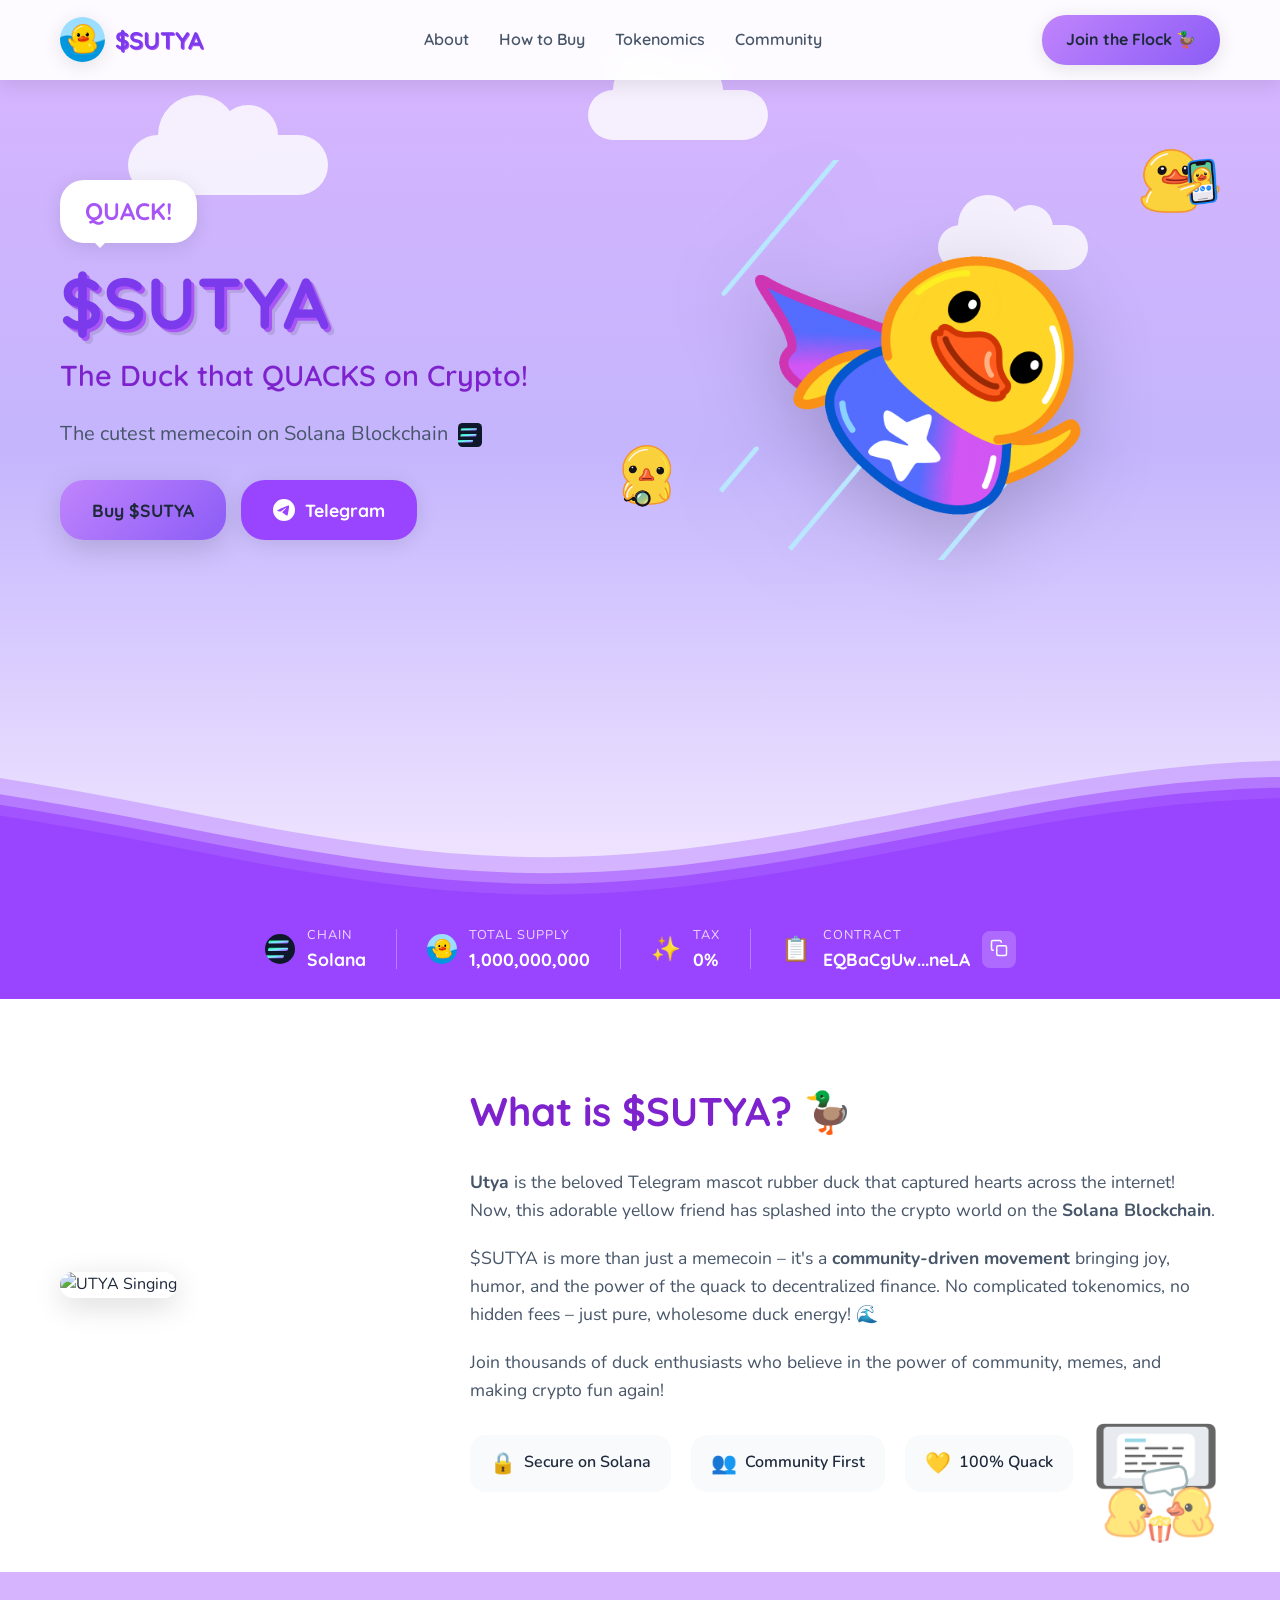
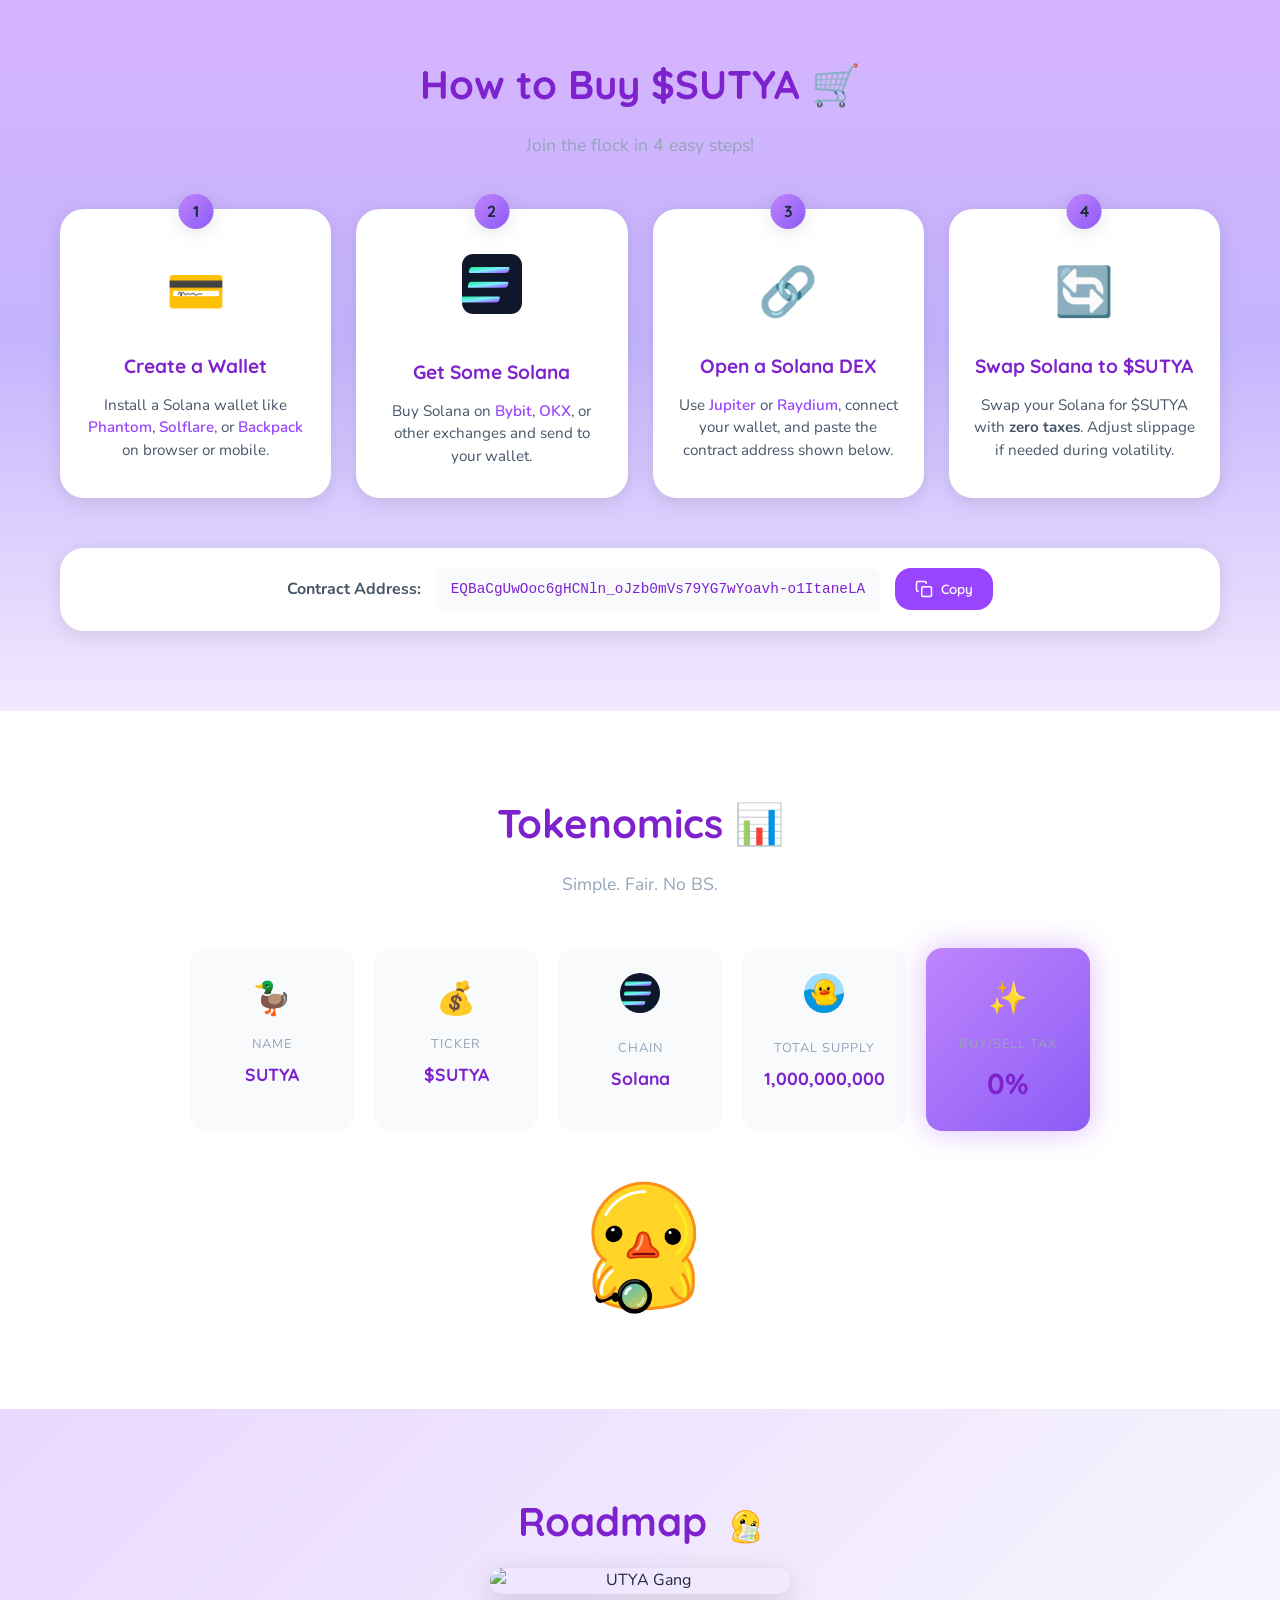
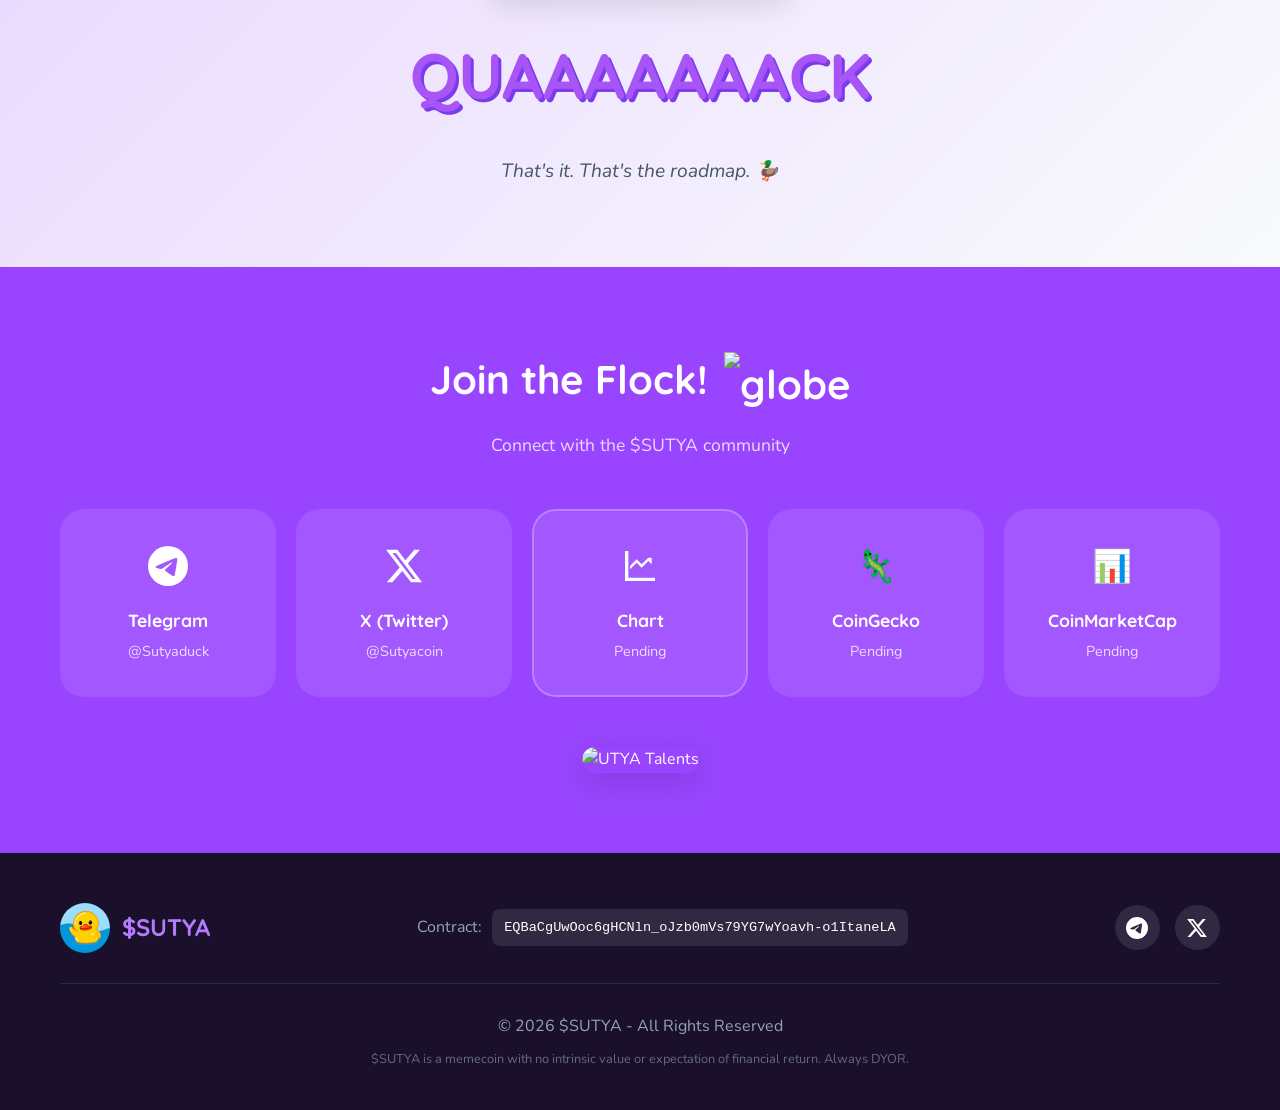
==== tonutya.com/index.html @ d057dfc6 "Initial SUTYA site ready for deployment" ====
<!DOCTYPE html>
<html lang="en">

<head>
    <meta charset="UTF-8">
    <meta name="viewport" content="width=device-width, initial-scale=1.0">
    <meta name="description" content="$SUTYA - The cutest duck memecoin on Solana Blockchain. Join the flock!">
    <meta name="keywords" content="UTYA, memecoin, Solana, cryptocurrency, duck, Utya coin">
    <title>$SUTYA | The Cutest Duck on Solana</title>

    <!-- Fonts -->
    <link rel="preconnect" href="https://fonts.googleapis.com">
    <link rel="preconnect" href="https://fonts.gstatic.com" crossorigin>
    <link
        href="https://fonts.googleapis.com/css2?family=Nunito:wght@400;600;700;800&family=Quicksand:wght@500;600;700&display=swap"
        rel="stylesheet">

    <!-- Styles -->
    <link rel="stylesheet" href="css/style.css">

    <!-- Favicon -->
    <link rel="icon" type="image/jpeg" href="Images/logo/logoduck.jpg">
</head>

<body>
    <!-- Navigation -->
    <nav class="navbar">
        <div class="nav-container">
            <a href="index.html#" class="nav-logo">
                <img src="Images/logo/logoduck.jpg" alt="UTYA Logo" class="logo-img">
                <span class="logo-text">$SUTYA</span>
            </a>
            <ul class="nav-links">
                <li><a href="index.html#about">About</a></li>
                <li><a href="index.html#how-to-buy">How to Buy</a></li>
                <li><a href="index.html#tokenomics">Tokenomics</a></li>
                <li><a href="index.html#community">Community</a></li>
            </ul>
            <a href="https://telegram.org/" target="_blank" class="nav-cta">Join the Flock 🦆</a>
            <button class="mobile-menu-btn" aria-label="Toggle menu">
                <span></span>
                <span></span>
                <span></span>
            </button>
        </div>
    </nav>

    <!-- Hero Section -->
    <section class="hero">
        <div class="hero-bg">
            <div class="cloud cloud-1"></div>
            <div class="cloud cloud-2"></div>
            <div class="cloud cloud-3"></div>
        </div>
        <div class="hero-content">
            <div class="hero-text">
                <div class="speech-bubble">QUACK!</div>
                <h1 class="hero-title">
                    <span class="ticker">$SUTYA</span>
                    <span class="subtitle">The Duck that QUACKS on Crypto!</span>
                </h1>
                <p class="hero-description">The cutest memecoin on Solana Blockchain <img
                    src="Images/logo/solana-logo.svg" alt="Solana" class="ton-icon-inline"></p>
                <div class="hero-buttons">
                    <a href="https://app.ston.fi/swap?chartVisible=false&ft=Solana&tt=EQBaCgUwOoc6gHCNln_oJzb0mVs79YG7wYoavh-o1ItaneLA"
                        target="_blank" class="btn btn-primary">Buy $SUTYA</a>
                    <a href="https://telegram.org/" target="_blank" class="btn btn-secondary">
                        <svg class="telegram-icon" viewBox="0 0 24 24" fill="currentColor">
                            <path
                                d="M11.944 0A12 12 0 0 0 0 12a12 12 0 0 0 12 12 12 12 0 0 0 12-12A12 12 0 0 0 12 0a12 12 0 0 0-.056 0zm4.962 7.224c.1-.002.321.023.465.14a.506.506 0 0 1 .171.325c.016.093.036.306.02.472-.18 1.898-.962 6.502-1.36 8.627-.168.9-.499 1.201-.82 1.23-.696.065-1.225-.46-1.9-.902-1.056-.693-1.653-1.124-2.678-1.8-1.185-.78-.417-1.21.258-1.91.177-.184 3.247-2.977 3.307-3.23.007-.032.014-.15-.056-.212s-.174-.041-.249-.024c-.106.024-1.793 1.14-5.061 3.345-.48.33-.913.49-1.302.48-.428-.008-1.252-.241-1.865-.44-.752-.245-1.349-.374-1.297-.789.027-.216.325-.437.893-.663 3.498-1.524 5.83-2.529 6.998-3.014 3.332-1.386 4.025-1.627 4.476-1.635z" />
                        </svg>
                        Telegram
                    </a>
                </div>
            </div>
            <div class="hero-image">
                <img src="Images/UtyaGifs/superfly.gif" alt="UTYA Duck" class="hero-duck">
                <div class="floating-ducks">
                    <img src="Images/UtyaImage/utya1.png" alt="" class="float-duck float-1">
                    <img src="Images/UtyaImage/utya4.png" alt="" class="float-duck float-2">
                </div>
            </div>
        </div>
        <div class="wave-container">
            <svg class="waves" xmlns="http://www.w3.org/2000/svg" viewBox="0 24 150 28" preserveAspectRatio="none">
                <defs>
                    <path id="wave" d="M-160 44c30 0 58-18 88-18s 58 18 88 18 58-18 88-18 58 18 88 18 v44h-352z" />
                </defs>
                <g class="wave-parallax">
                    <use href="#wave" x="48" y="0" fill="rgba(153,69,255,0.3)" />
                    <use href="#wave" x="48" y="3" fill="rgba(153,69,255,0.5)" />
                    <use href="#wave" x="48" y="5" fill="rgba(153,69,255,0.7)" />
                    <use href="#wave" x="48" y="7" fill="#9945FF" />
                </g>
            </svg>
        </div>
    </section>

    <!-- Stats Banner -->
    <section class="stats-banner">
        <div class="stats-container">
            <div class="stat-item">
                <img src="Images/logo/solana-logo.svg" alt="Solana" class="stat-icon-img">
                <div class="stat-content">
                    <span class="stat-label">Chain</span>
                    <span class="stat-value">Solana</span>
                </div>
            </div>
            <div class="stat-divider"></div>
            <div class="stat-item">
                <img src="Images/logo/logoduck.jpg" alt="UTYA" class="stat-icon-img">
                <div class="stat-content">
                    <span class="stat-label">Total Supply</span>
                    <span class="stat-value">1,000,000,000</span>
                </div>
            </div>
            <div class="stat-divider"></div>
            <div class="stat-item">
                <span class="stat-icon">✨</span>
                <div class="stat-content">
                    <span class="stat-label">Tax</span>
                    <span class="stat-value">0%</span>
                </div>
            </div>
            <div class="stat-divider"></div>
            <div class="stat-item contract-item">
                <span class="stat-icon">📋</span>
                <div class="stat-content">
                    <span class="stat-label">Contract</span>
                    <span class="stat-value contract-address" id="contractAddress">EQBaCgUw...neLA</span>
                </div>
                <button class="copy-btn" onclick="copyContract()" title="Copy full address">
                    <svg viewBox="0 0 24 24" fill="none" stroke="currentColor" stroke-width="2">
                        <rect x="9" y="9" width="13" height="13" rx="2" ry="2"></rect>
                        <path d="M5 15H4a2 2 0 0 1-2-2V4a2 2 0 0 1 2-2h9a2 2 0 0 1 2 2v1"></path>
                    </svg>
                </button>
            </div>
        </div>
    </section>

    <!-- About Section -->
    <section class="about" id="about">
        <div class="container">
            <div class="about-content">
                <div class="about-image">
                    <img src="Images/UtyaGifs/utya_sing.gif" alt="UTYA Singing" class="about-gif">
                </div>
                <div class="about-text">
                    <h2 class="section-title">What is $SUTYA? 🦆</h2>
                    <p>
                        <strong>Utya</strong> is the beloved Telegram mascot rubber duck that captured hearts across the
                        internet!
                        Now, this adorable yellow friend has splashed into the crypto world on the <strong>Solana
                            Blockchain</strong>.
                    </p>
                    <p>
                        $SUTYA is more than just a memecoin – it's a <strong>community-driven movement</strong> bringing
                        joy, humor, and the power of the quack to decentralized finance. No complicated tokenomics,
                        no hidden fees – just pure, wholesome duck energy! 🌊
                    </p>
                    <p>
                        Join thousands of duck enthusiasts who believe in the power of community,
                        memes, and making crypto fun again!
                    </p>
                    <div class="about-features">
                        <div class="feature">
                            <span class="feature-icon">🔒</span>
                            <span>Secure on Solana</span>
                        </div>
                        <div class="feature">
                            <span class="feature-icon">👥</span>
                            <span>Community First</span>
                        </div>
                        <div class="feature">
                            <span class="feature-icon">💛</span>
                            <span>100% Quack</span>
                        </div>
                    </div>
                </div>
            </div>
            <div class="floating-decoration">
                <img src="Images/UtyaImage/utya3.png" alt="" class="deco-duck deco-1">
            </div>
        </div>
    </section>

    <!-- How to Buy Section -->
    <section class="how-to-buy" id="how-to-buy">
        <div class="container">
            <h2 class="section-title">How to Buy $SUTYA 🛒</h2>
            <p class="section-subtitle">Join the flock in 4 easy steps!</p>

            <div class="steps-grid">
                <div class="step-card" data-step="1">
                    <div class="step-number">1</div>
                    <div class="step-icon">💳</div>
                    <h3>Create a Wallet</h3>
                    <p>Install a Solana wallet like <a href="https://phantom.app/" target="_blank">Phantom</a>, <a
                            href="https://solflare.com/" target="_blank">Solflare</a>, or <a
                            href="https://backpack.app/" target="_blank">Backpack</a> on browser or mobile.</p>
                </div>

                <div class="step-card" data-step="2">
                    <div class="step-number">2</div>
                    <div class="step-icon"><img src="Images/logo/solana-logo.svg" alt="Solana" class="step-icon-img">
                    </div>
                    <h3>Get Some Solana</h3>
                    <p>Buy Solana on <a href="https://www.bybit.com/" target="_blank">Bybit</a>, <a
                            href="https://www.okx.com/" target="_blank">OKX</a>, or other exchanges and send to your
                        wallet.</p>
                </div>

                <div class="step-card" data-step="3">
                    <div class="step-number">3</div>
                    <div class="step-icon">🔗</div>
                    <h3>Open a Solana DEX</h3>
                    <p>Use <a href="https://jup.ag/" target="_blank">Jupiter</a> or <a href="https://raydium.io/swap/"
                            target="_blank">Raydium</a>, connect your wallet, and paste the contract address shown below.</p>
                </div>

                <div class="step-card" data-step="4">
                    <div class="step-number">4</div>
                    <div class="step-icon">🔄</div>
                    <h3>Swap Solana to $SUTYA</h3>
                    <p>Swap your Solana for $SUTYA with <strong>zero taxes</strong>. Adjust slippage if needed during
                        volatility.</p>
                </div>
            </div>

            <div class="contract-box">
                <span class="contract-label">Contract Address:</span>
                <code class="contract-full" id="fullContract">EQBaCgUwOoc6gHCNln_oJzb0mVs79YG7wYoavh-o1ItaneLA</code>
                <button class="copy-btn-large" onclick="copyContract()">
                    <svg viewBox="0 0 24 24" fill="none" stroke="currentColor" stroke-width="2">
                        <rect x="9" y="9" width="13" height="13" rx="2" ry="2"></rect>
                        <path d="M5 15H4a2 2 0 0 1-2-2V4a2 2 0 0 1 2-2h9a2 2 0 0 1 2 2v1"></path>
                    </svg>
                    Copy
                </button>
            </div>
        </div>
    </section>

    <!-- Tokenomics Section -->
    <section class="tokenomics" id="tokenomics">
        <div class="container">
            <h2 class="section-title">Tokenomics 📊</h2>
            <p class="section-subtitle">Simple. Fair. No BS.</p>

            <div class="tokenomics-grid">
                <div class="token-card">
                    <div class="token-icon">🦆</div>
                    <div class="token-label">Name</div>
                    <div class="token-value">SUTYA</div>
                </div>
                <div class="token-card">
                    <div class="token-icon">💰</div>
                    <div class="token-label">Ticker</div>
                    <div class="token-value">$SUTYA</div>
                </div>
                <div class="token-card">
                    <div class="token-icon"><img src="Images/logo/solana-logo.svg" alt="Solana"
                            class="token-icon-img"></div>
                    <div class="token-label">Chain</div>
                    <div class="token-value">Solana</div>
                </div>
                <div class="token-card">
                    <div class="token-icon"><img src="Images/logo/logoduck.jpg" alt="UTYA" class="token-icon-img"></div>
                    <div class="token-label">Total Supply</div>
                    <div class="token-value">1,000,000,000</div>
                </div>
                <div class="token-card highlight">
                    <div class="token-icon">✨</div>
                    <div class="token-label">Buy/Sell Tax</div>
                    <div class="token-value big">0%</div>
                </div>
            </div>

            <div class="tokenomics-duck">
                <img src="Images/UtyaImage/utya4.png" alt="UTYA Detective" class="detective-duck">
            </div>
        </div>
    </section>

    <!-- Roadmap Section -->
    <section class="roadmap" id="roadmap">
        <div class="container">
            <h2 class="section-title">Roadmap <img src="Images/UtyaImage/utya1758281233372_1.png" alt="map"
                    class="title-icon"></h2>
            <div class="roadmap-content">
                <img src="Images/UtyaGifs/utya_gang.gif" alt="UTYA Gang" class="roadmap-gif">
                <div class="quack-text">QUAAAAAAACK</div>
                <p class="roadmap-subtext">That's it. That's the roadmap. 🦆</p>
            </div>
        </div>
    </section>

    <!-- Community Section -->
    <section class="community" id="community">
        <div class="container">
            <h2 class="section-title">Join the Flock! <img src="Images/UtyaGifs/globe.gif" alt="globe"
                    class="title-icon"></h2>
            <p class="section-subtitle">Connect with the $SUTYA community</p>

            <div class="community-grid">
                <a href="https://telegram.org/" target="_blank" class="social-card telegram">
                    <div class="social-icon">
                        <svg viewBox="0 0 24 24" fill="currentColor">
                            <path
                                d="M11.944 0A12 12 0 0 0 0 12a12 12 0 0 0 12 12 12 12 0 0 0 12-12A12 12 0 0 0 12 0a12 12 0 0 0-.056 0zm4.962 7.224c.1-.002.321.023.465.14a.506.506 0 0 1 .171.325c.016.093.036.306.02.472-.18 1.898-.962 6.502-1.36 8.627-.168.9-.499 1.201-.82 1.23-.696.065-1.225-.46-1.9-.902-1.056-.693-1.653-1.124-2.678-1.8-1.185-.78-.417-1.21.258-1.91.177-.184 3.247-2.977 3.307-3.23.007-.032.014-.15-.056-.212s-.174-.041-.249-.024c-.106.024-1.793 1.14-5.061 3.345-.48.33-.913.49-1.302.48-.428-.008-1.252-.241-1.865-.44-.752-.245-1.349-.374-1.297-.789.027-.216.325-.437.893-.663 3.498-1.524 5.83-2.529 6.998-3.014 3.332-1.386 4.025-1.627 4.476-1.635z" />
                        </svg>
                    </div>
                    <span class="social-name">Telegram</span>
                    <span class="social-handle">@Sutyaduck</span>
                </a>

                <a href="https://x.com/solsutya" target="_blank" class="social-card twitter">
                    <div class="social-icon">
                        <svg viewBox="0 0 24 24" fill="currentColor">
                            <path
                                d="M18.244 2.25h3.308l-7.227 8.26 8.502 11.24H16.17l-5.214-6.817L4.99 21.75H1.68l7.73-8.835L1.254 2.25H8.08l4.713 6.231zm-1.161 17.52h1.833L7.084 4.126H5.117z" />
                        </svg>
                    </div>
                    <span class="social-name">X (Twitter)</span>
                    <span class="social-handle">@Sutyacoin</span>
                </a>

                <a href="https://www.geckoterminal.com/" class="social-card chart disabled" aria-disabled="true">
                    <div class="social-icon">
                        <svg viewBox="0 0 24 24" fill="currentColor">
                            <path d="M3 3v18h18v-2H5V3H3zm14 4l-4 4-3-3-4 4v2l4-4 3 3 4-4 2 2V7h-5l3 0z" />
                        </svg>
                    </div>
                    <span class="social-name">Chart</span>
                    <span class="social-handle">Pending</span>
                </a>

                <a href="https://www.coingecko.com/en/coins/utya" target="_blank" class="social-card coingecko">
                    <div class="social-icon">🦎</div>
                    <span class="social-name">CoinGecko</span>
                    <span class="social-handle">Pending</span>
                </a>

                <a href="https://coinmarketcap.com/" target="_blank" class="social-card cmc">
                    <div class="social-icon">📊</div>
                    <span class="social-name">CoinMarketCap</span>
                    <span class="social-handle">Pending</span>
                </a>
            </div>

            <div class="community-gif">
                <img src="Images/UtyaGifs/utya_talents.gif" alt="UTYA Talents" class="talents-gif">
            </div>
        </div>
    </section>

    <!-- Footer -->
    <footer class="footer">
        <div class="container">
            <div class="footer-content">
                <div class="footer-logo">
                    <img src="Images/logo/logoduck.jpg" alt="UTYA" class="footer-logo-img">
                    <span class="footer-logo-text">$SUTYA</span>
                </div>

                <div class="footer-contract">
                    <span>Contract:</span>
                    <code>EQBaCgUwOoc6gHCNln_oJzb0mVs79YG7wYoavh-o1ItaneLA</code>
                </div>

                <div class="footer-socials">
                    <a href="https://telegram.org/" target="_blank" aria-label="Telegram">
                        <svg viewBox="0 0 24 24" fill="currentColor">
                            <path
                                d="M11.944 0A12 12 0 0 0 0 12a12 12 0 0 0 12 12 12 12 0 0 0 12-12A12 12 0 0 0 12 0a12 12 0 0 0-.056 0zm4.962 7.224c.1-.002.321.023.465.14a.506.506 0 0 1 .171.325c.016.093.036.306.02.472-.18 1.898-.962 6.502-1.36 8.627-.168.9-.499 1.201-.82 1.23-.696.065-1.225-.46-1.9-.902-1.056-.693-1.653-1.124-2.678-1.8-1.185-.78-.417-1.21.258-1.91.177-.184 3.247-2.977 3.307-3.23.007-.032.014-.15-.056-.212s-.174-.041-.249-.024c-.106.024-1.793 1.14-5.061 3.345-.48.33-.913.49-1.302.48-.428-.008-1.252-.241-1.865-.44-.752-.245-1.349-.374-1.297-.789.027-.216.325-.437.893-.663 3.498-1.524 5.83-2.529 6.998-3.014 3.332-1.386 4.025-1.627 4.476-1.635z" />
                        </svg>
                    </a>
                    <a href="https://x.com/solsutya" target="_blank" aria-label="Twitter">
                        <svg viewBox="0 0 24 24" fill="currentColor">
                            <path
                                d="M18.244 2.25h3.308l-7.227 8.26 8.502 11.24H16.17l-5.214-6.817L4.99 21.75H1.68l7.73-8.835L1.254 2.25H8.08l4.713 6.231zm-1.161 17.52h1.833L7.084 4.126H5.117z" />
                        </svg>
                    </a>
                </div>
            </div>

            <div class="footer-bottom">
                <p>© 2026 $SUTYA - All Rights Reserved</p>
                <p class="disclaimer">$SUTYA is a memecoin with no intrinsic value or expectation of financial return.
                    Always DYOR.</p>
            </div>
        </div>
    </footer>

    <!-- Scripts -->
    <script src="js/main.js"></script>
</body>

</html>
---- tonutya.com/css/style.css ----
/* ===================================
   $SUTYA Landing Page Styles
    Solana-Inspired Purple Theme
   =================================== */

/* CSS Variables */
:root {
    /* Primary Colors */
    --yellow-primary: #B57BFF;
    --yellow-light: #E9D8FF;
    --yellow-dark: #7C3AED;
    --orange-accent: #A855F7;

    /* Blue Colors (Telegram/Solana) */
    --blue-primary: #9945FF;
    --blue-light: #D8B4FE;
    --blue-dark: #7E22CE;
    --blue-deep: #1A102B;

    /* Neutrals */
    --white: #FFFFFF;
    --off-white: #F8FAFC;
    --gray-light: #E2E8F0;
    --gray: #94A3B8;
    --gray-dark: #475569;
    --black: #1E293B;

    /* Gradients */
    --gradient-sky: linear-gradient(180deg, #D8B4FE 0%, #C4B5FD 50%, #F3E8FF 100%);
    --gradient-water: linear-gradient(180deg, #9945FF 0%, #7C3AED 100%);
    --gradient-yellow: linear-gradient(135deg, #C084FC 0%, #8B5CF6 100%);

    /* Typography */
    --font-heading: 'Quicksand', sans-serif;
    --font-body: 'Nunito', sans-serif;

    /* Spacing */
    --section-padding: 80px 0;
    --container-width: 1200px;

    /* Effects */
    --shadow-soft: 0 4px 20px rgba(0, 0, 0, 0.1);
    --shadow-medium: 0 8px 30px rgba(0, 0, 0, 0.15);
    --shadow-glow: 0 0 30px rgba(153, 69, 255, 0.35);
    --radius-small: 8px;
    --radius-medium: 16px;
    --radius-large: 24px;
    --radius-full: 50%;
}

/* Reset & Base */
*,
*::before,
*::after {
    margin: 0;
    padding: 0;
    box-sizing: border-box;
}

html {
    scroll-behavior: smooth;
}

body {
    font-family: var(--font-body);
    font-size: 16px;
    line-height: 1.6;
    color: var(--black);
    background: var(--off-white);
    overflow-x: hidden;
    cursor: url('../Images/logo/cursor2_128.png') 0 0, auto !important;
}

/* Force duck cursor on ALL elements, all states */
*,
*:hover,
*:active,
*:focus,
*::before,
*::after,
a,
a:hover,
a:active,
a:visited,
button,
button:hover,
button:active,
.btn,
.btn:hover,
.btn:active,
.btn-primary,
.btn-primary:hover,
.btn-secondary,
.btn-secondary:hover,
.copy-btn,
.copy-btn:hover,
.copy-btn-large,
.copy-btn-large:hover,
.social-card,
.social-card:hover,
.step-card,
.step-card:hover,
.token-card,
.token-card:hover,
.nav-cta,
.nav-cta:hover,
.nav-links a,
.nav-links a:hover {
    cursor: url('../Images/logo/cursor2_128.png') 0 0, auto !important;
}

a {
    text-decoration: none;
    color: inherit;
    transition: all 0.3s ease;
}

img {
    max-width: 100%;
    height: auto;
}

.container {
    max-width: var(--container-width);
    margin: 0 auto;
    padding: 0 20px;
}

/* Solana Logo Icons */
.ton-icon-inline {
    width: 24px;
    height: 24px;
    vertical-align: middle;
    margin-left: 5px;
}

.stat-icon-img {
    width: 30px;
    height: 30px;
    border-radius: 50%;
}

.step-icon-img {
    width: 60px;
    height: 60px;
}

.token-icon-img {
    width: 40px;
    height: 40px;
    border-radius: 50%;
}

/* Title icons (replacing emojis) */
.title-icon {
    width: 40px;
    height: 40px;
    vertical-align: middle;
    margin-left: 5px;
}

/* ===================================
   Navigation
   =================================== */
.navbar {
    position: fixed;
    top: 0;
    left: 0;
    right: 0;
    z-index: 1000;
    background: rgba(255, 255, 255, 0.95);
    backdrop-filter: blur(10px);
    box-shadow: var(--shadow-soft);
    padding: 15px 0;
}

.nav-container {
    max-width: var(--container-width);
    margin: 0 auto;
    padding: 0 20px;
    display: flex;
    align-items: center;
    justify-content: space-between;
}

.nav-logo {
    display: flex;
    align-items: center;
    gap: 10px;
}

.logo-img {
    width: 45px;
    height: 45px;
    border-radius: var(--radius-full);
    object-fit: cover;
    box-shadow: var(--shadow-soft);
}

.logo-text {
    font-family: var(--font-heading);
    font-size: 1.5rem;
    font-weight: 700;
    color: var(--yellow-dark);
    text-shadow: 1px 1px 0 var(--orange-accent);
}

.nav-links {
    display: flex;
    list-style: none;
    gap: 30px;
}

.nav-links a {
    font-family: var(--font-heading);
    font-weight: 600;
    color: var(--gray-dark);
    position: relative;
    padding: 5px 0;
}

.nav-links a::after {
    content: '';
    position: absolute;
    bottom: 0;
    left: 0;
    width: 0;
    height: 3px;
    background: var(--gradient-yellow);
    border-radius: 2px;
    transition: width 0.3s ease;
}

.nav-links a:hover {
    color: var(--blue-primary);
}

.nav-links a:hover::after {
    width: 100%;
}

.nav-cta {
    background: var(--gradient-yellow);
    color: var(--black);
    font-family: var(--font-heading);
    font-weight: 700;
    padding: 12px 24px;
    border-radius: var(--radius-large);
    box-shadow: var(--shadow-soft);
    transition: all 0.3s ease;
}

.nav-cta:hover {
    transform: translateY(-2px);
    box-shadow: var(--shadow-glow);
}

.mobile-menu-btn {
    display: none;
    flex-direction: column;
    gap: 5px;
    background: none;
    border: none;
    cursor: pointer;
    padding: 5px;
}

.mobile-menu-btn span {
    width: 25px;
    height: 3px;
    background: var(--gray-dark);
    border-radius: 2px;
    transition: all 0.3s ease;
}

/* ===================================
   Hero Section
   =================================== */
.hero {
    position: relative;
    min-height: 100vh;
    background: var(--gradient-sky);
    padding-top: 100px;
    overflow: hidden;
}

.hero-bg {
    position: absolute;
    top: 0;
    left: 0;
    right: 0;
    bottom: 0;
    pointer-events: none;
}

.cloud {
    position: absolute;
    background: white;
    border-radius: 100px;
    opacity: 0.8;
}

.cloud::before,
.cloud::after {
    content: '';
    position: absolute;
    background: white;
    border-radius: var(--radius-full);
}

.cloud-1 {
    width: 200px;
    height: 60px;
    top: 15%;
    left: 10%;
    animation: float 8s ease-in-out infinite;
}

.cloud-1::before {
    width: 80px;
    height: 80px;
    top: -40px;
    left: 30px;
}

.cloud-1::after {
    width: 60px;
    height: 60px;
    top: -30px;
    left: 90px;
}

.cloud-2 {
    width: 150px;
    height: 45px;
    top: 25%;
    right: 15%;
    animation: float 10s ease-in-out infinite 2s;
}

.cloud-2::before {
    width: 60px;
    height: 60px;
    top: -30px;
    left: 20px;
}

.cloud-2::after {
    width: 45px;
    height: 45px;
    top: -20px;
    left: 70px;
}

.cloud-3 {
    width: 180px;
    height: 50px;
    top: 10%;
    right: 40%;
    animation: float 12s ease-in-out infinite 4s;
}

.cloud-3::before {
    width: 70px;
    height: 70px;
    top: -35px;
    left: 25px;
}

.cloud-3::after {
    width: 50px;
    height: 50px;
    top: -25px;
    left: 85px;
}

@keyframes float {

    0%,
    100% {
        transform: translateY(0) translateX(0);
    }

    50% {
        transform: translateY(-20px) translateX(10px);
    }
}

.hero-content {
    display: flex;
    align-items: center;
    justify-content: space-between;
    max-width: var(--container-width);
    margin: 0 auto;
    padding: 60px 20px 150px;
    position: relative;
    z-index: 10;
}

.hero-text {
    flex: 1;
    max-width: 550px;
}

.speech-bubble {
    display: inline-block;
    background: var(--white);
    color: var(--orange-accent);
    font-family: var(--font-heading);
    font-size: 1.5rem;
    font-weight: 700;
    padding: 12px 25px;
    border-radius: var(--radius-large);
    margin-bottom: 20px;
    position: relative;
    box-shadow: var(--shadow-soft);
    animation: bounce 2s ease-in-out infinite;
}

.speech-bubble::after {
    content: '';
    position: absolute;
    bottom: -15px;
    left: 30px;
    border: 10px solid transparent;
    border-top-color: var(--white);
}

@keyframes bounce {

    0%,
    100% {
        transform: translateY(0);
    }

    50% {
        transform: translateY(-10px);
    }
}

.hero-title {
    margin-bottom: 20px;
}

.ticker {
    display: block;
    font-family: var(--font-heading);
    font-size: 4.5rem;
    font-weight: 700;
    color: var(--yellow-dark);
    text-shadow: 3px 3px 0 var(--orange-accent), 6px 6px 0 rgba(0, 0, 0, 0.1);
    line-height: 1.1;
}

.subtitle {
    display: block;
    font-family: var(--font-heading);
    font-size: 1.8rem;
    font-weight: 600;
    color: var(--blue-dark);
    margin-top: 10px;
}

.hero-description {
    font-size: 1.25rem;
    color: var(--gray-dark);
    margin-bottom: 30px;
}

.hero-buttons {
    display: flex;
    gap: 15px;
    flex-wrap: wrap;
}

.btn {
    display: inline-flex;
    align-items: center;
    gap: 10px;
    padding: 16px 32px;
    border-radius: var(--radius-large);
    font-family: var(--font-heading);
    font-size: 1.1rem;
    font-weight: 700;
    cursor: pointer;
    transition: all 0.3s ease;
}

.btn-primary {
    background: var(--gradient-yellow);
    color: var(--black);
    box-shadow: var(--shadow-medium);
}

.btn-primary:hover {
    transform: translateY(-3px);
    box-shadow: var(--shadow-glow);
}

.btn-secondary {
    background: var(--blue-primary);
    color: var(--white);
    box-shadow: var(--shadow-soft);
}

.btn-secondary:hover {
    background: var(--blue-dark);
    transform: translateY(-3px);
}

.telegram-icon {
    width: 22px;
    height: 22px;
}

.hero-image {
    flex: 1;
    display: flex;
    justify-content: center;
    align-items: center;
    position: relative;
}

.hero-duck {
    width: 400px;
    max-width: 100%;
    filter: drop-shadow(0 20px 40px rgba(0, 0, 0, 0.2));
    animation: swim 4s ease-in-out infinite;
}

@keyframes swim {

    0%,
    100% {
        transform: translateY(0) rotate(-2deg);
    }

    50% {
        transform: translateY(-15px) rotate(2deg);
    }
}

.floating-ducks {
    position: absolute;
    width: 100%;
    height: 100%;
    pointer-events: none;
}

.float-duck {
    position: absolute;
    width: 80px;
    opacity: 0.9;
    animation: floatDuck 6s ease-in-out infinite;
}

.float-1 {
    top: -20px;
    right: 0;
    animation-delay: 1s;
}

.float-2 {
    bottom: 50px;
    left: 0;
    width: 70px;
    animation-delay: 3s;
}

@keyframes floatDuck {

    0%,
    100% {
        transform: translateY(0) rotate(0deg);
    }

    50% {
        transform: translateY(-25px) rotate(10deg);
    }
}

/* Wave Animation */
.wave-container {
    position: absolute;
    bottom: 0;
    left: 0;
    right: 0;
    height: 150px;
    overflow: hidden;
}

.waves {
    width: 100%;
    height: 100%;
    min-height: 100px;
}

.wave-parallax>use {
    animation: waveMove 25s cubic-bezier(.55, .5, .45, .5) infinite;
}

.wave-parallax>use:nth-child(1) {
    animation-delay: -2s;
    animation-duration: 7s;
}

.wave-parallax>use:nth-child(2) {
    animation-delay: -3s;
    animation-duration: 10s;
}

.wave-parallax>use:nth-child(3) {
    animation-delay: -4s;
    animation-duration: 13s;
}

.wave-parallax>use:nth-child(4) {
    animation-delay: -5s;
    animation-duration: 20s;
}

@keyframes waveMove {
    0% {
        transform: translate3d(-90px, 0, 0);
    }

    100% {
        transform: translate3d(85px, 0, 0);
    }
}

/* ===================================
   Stats Banner
   =================================== */
.stats-banner {
    background: var(--blue-primary);
    padding: 25px 0;
    position: relative;
    z-index: 20;
}

.stats-container {
    max-width: var(--container-width);
    margin: 0 auto;
    padding: 0 20px;
    display: flex;
    align-items: center;
    justify-content: center;
    gap: 30px;
    flex-wrap: wrap;
}

.stat-item {
    display: flex;
    align-items: center;
    gap: 12px;
    color: var(--white);
}

.stat-icon {
    font-size: 1.5rem;
}

.stat-content {
    display: flex;
    flex-direction: column;
}

.stat-label {
    font-size: 0.8rem;
    opacity: 0.8;
    text-transform: uppercase;
    letter-spacing: 1px;
}

.stat-value {
    font-family: var(--font-heading);
    font-size: 1.1rem;
    font-weight: 700;
}

.stat-divider {
    width: 1px;
    height: 40px;
    background: rgba(255, 255, 255, 0.3);
}

.contract-item {
    position: relative;
}

.copy-btn {
    background: rgba(255, 255, 255, 0.2);
    border: none;
    padding: 8px;
    border-radius: var(--radius-small);
    cursor: pointer;
    transition: all 0.3s ease;
}

.copy-btn:hover {
    background: rgba(255, 255, 255, 0.3);
}

.copy-btn svg {
    width: 18px;
    height: 18px;
    color: var(--white);
}

/* ===================================
   About Section
   =================================== */
.about {
    padding: var(--section-padding);
    background: var(--white);
    position: relative;
}

.section-title {
    font-family: var(--font-heading);
    font-size: 2.5rem;
    font-weight: 700;
    color: var(--blue-dark);
    text-align: center;
    margin-bottom: 15px;
}

.section-subtitle {
    text-align: center;
    color: var(--gray);
    font-size: 1.1rem;
    margin-bottom: 50px;
}

.about-content {
    display: flex;
    align-items: center;
    gap: 60px;
}

.about-image {
    flex: 0 0 350px;
}

.about-gif {
    width: 100%;
    border-radius: var(--radius-large);
    box-shadow: var(--shadow-medium);
}

.about-text {
    flex: 1;
}

.about-text h2 {
    text-align: left;
    margin-bottom: 25px;
}

.about-text p {
    color: var(--gray-dark);
    margin-bottom: 20px;
    font-size: 1.1rem;
}

.about-features {
    display: flex;
    gap: 20px;
    margin-top: 30px;
    flex-wrap: wrap;
}

.feature {
    display: flex;
    align-items: center;
    gap: 8px;
    background: var(--off-white);
    padding: 12px 20px;
    border-radius: var(--radius-medium);
    font-weight: 600;
}

.feature-icon {
    font-size: 1.3rem;
}

.floating-decoration {
    position: absolute;
    bottom: 20px;
    right: 5%;
    pointer-events: none;
}

.deco-duck {
    width: 120px;
    opacity: 0.6;
    animation: floatDuck 8s ease-in-out infinite;
}

/* ===================================
   How to Buy Section
   =================================== */
.how-to-buy {
    padding: var(--section-padding);
    background: var(--gradient-sky);
    position: relative;
}

.steps-grid {
    display: grid;
    grid-template-columns: repeat(4, 1fr);
    gap: 25px;
    margin-bottom: 50px;
}

.step-card {
    background: var(--white);
    padding: 30px 25px;
    border-radius: var(--radius-large);
    text-align: center;
    box-shadow: var(--shadow-soft);
    position: relative;
    transition: all 0.3s ease;
}

.step-card:hover {
    transform: translateY(-10px);
    box-shadow: var(--shadow-medium);
}

.step-number {
    position: absolute;
    top: -15px;
    left: 50%;
    transform: translateX(-50%);
    width: 35px;
    height: 35px;
    background: var(--gradient-yellow);
    border-radius: var(--radius-full);
    display: flex;
    align-items: center;
    justify-content: center;
    font-family: var(--font-heading);
    font-weight: 700;
    color: var(--black);
    box-shadow: var(--shadow-soft);
}

.step-icon {
    font-size: 3rem;
    margin: 15px 0 20px;
}

.step-card h3 {
    font-family: var(--font-heading);
    font-size: 1.2rem;
    color: var(--blue-dark);
    margin-bottom: 12px;
}

.step-card p {
    color: var(--gray-dark);
    font-size: 0.95rem;
    line-height: 1.5;
}

.step-card a {
    color: var(--blue-primary);
    font-weight: 600;
}

.step-card a:hover {
    text-decoration: underline;
}

.contract-box {
    display: flex;
    align-items: center;
    justify-content: center;
    gap: 15px;
    background: var(--white);
    padding: 20px 30px;
    border-radius: var(--radius-large);
    box-shadow: var(--shadow-soft);
    flex-wrap: wrap;
}

.contract-label {
    font-weight: 700;
    color: var(--gray-dark);
}

.contract-full {
    font-family: monospace;
    font-size: 0.9rem;
    color: var(--blue-dark);
    background: var(--off-white);
    padding: 10px 15px;
    border-radius: var(--radius-small);
    word-break: break-all;
}

.copy-btn-large {
    display: flex;
    align-items: center;
    gap: 8px;
    background: var(--blue-primary);
    color: var(--white);
    border: none;
    padding: 12px 20px;
    border-radius: var(--radius-medium);
    font-family: var(--font-heading);
    font-weight: 600;
    cursor: pointer;
    transition: all 0.3s ease;
}

.copy-btn-large:hover {
    background: var(--blue-dark);
}

.copy-btn-large svg {
    width: 18px;
    height: 18px;
}

/* ===================================
   Tokenomics Section
   =================================== */
.tokenomics {
    padding: var(--section-padding);
    background: var(--white);
    position: relative;
}

.tokenomics-grid {
    display: grid;
    grid-template-columns: repeat(5, 1fr);
    gap: 20px;
    max-width: 900px;
    margin: 0 auto 40px;
}

.token-card {
    background: var(--off-white);
    padding: 25px 20px;
    border-radius: var(--radius-medium);
    text-align: center;
    transition: all 0.3s ease;
}

.token-card:hover {
    transform: scale(1.05);
    box-shadow: var(--shadow-soft);
}

.token-card.highlight {
    background: var(--gradient-yellow);
    box-shadow: var(--shadow-glow);
}

.token-icon {
    font-size: 2rem;
    margin-bottom: 10px;
}

.token-label {
    font-size: 0.8rem;
    color: var(--gray);
    text-transform: uppercase;
    letter-spacing: 1px;
    margin-bottom: 5px;
}

.token-value {
    font-family: var(--font-heading);
    font-size: 1.1rem;
    font-weight: 700;
    color: var(--blue-dark);
}

.token-value.big {
    font-size: 1.8rem;
}

.tokenomics-duck {
    text-align: center;
}

.detective-duck {
    width: 150px;
    animation: floatDuck 5s ease-in-out infinite;
}

/* ===================================
   Roadmap Section
   =================================== */
.roadmap {
    padding: var(--section-padding);
    background: linear-gradient(135deg, var(--yellow-light) 0%, var(--off-white) 100%);
    text-align: center;
}

.roadmap-content {
    display: flex;
    flex-direction: column;
    align-items: center;
    gap: 30px;
}

.roadmap-gif {
    width: 300px;
    border-radius: var(--radius-large);
    box-shadow: var(--shadow-medium);
}

.quack-text {
    font-family: var(--font-heading);
    font-size: 4rem;
    font-weight: 700;
    color: var(--orange-accent);
    text-shadow: 3px 3px 0 var(--yellow-dark);
    animation: quackPulse 1.5s ease-in-out infinite;
}

@keyframes quackPulse {

    0%,
    100% {
        transform: scale(1);
    }

    50% {
        transform: scale(1.05);
    }
}

.roadmap-subtext {
    font-size: 1.2rem;
    color: var(--gray-dark);
    font-style: italic;
}

/* ===================================
   Community Section
   =================================== */
.community {
    padding: var(--section-padding);
    background: var(--blue-primary);
    color: var(--white);
}

.community .section-title {
    color: var(--white);
}

.community .section-subtitle {
    color: rgba(255, 255, 255, 0.8);
}

.community-grid {
    display: grid;
    grid-template-columns: repeat(5, 1fr);
    gap: 20px;
    margin-bottom: 50px;
}

.social-card {
    background: rgba(255, 255, 255, 0.1);
    backdrop-filter: blur(10px);
    padding: 30px 20px;
    border-radius: var(--radius-large);
    text-align: center;
    transition: all 0.3s ease;
    border: 2px solid transparent;
}

.social-card:hover {
    background: rgba(255, 255, 255, 0.2);
    border-color: var(--yellow-primary);
    transform: translateY(-5px);
}

.social-card.disabled {
    opacity: 0.55;
    pointer-events: none;
    border-color: rgba(255, 255, 255, 0.25);
}

.social-card.disabled:hover {
    background: rgba(255, 255, 255, 0.1);
    border-color: rgba(255, 255, 255, 0.25);
    transform: none;
}

.social-icon {
    width: 50px;
    height: 50px;
    margin: 0 auto 15px;
    display: flex;
    align-items: center;
    justify-content: center;
    font-size: 2rem;
}

.social-icon svg {
    width: 40px;
    height: 40px;
    fill: currentColor;
}

.social-name {
    display: block;
    font-family: var(--font-heading);
    font-size: 1.1rem;
    font-weight: 700;
    margin-bottom: 5px;
}

.social-handle {
    font-size: 0.9rem;
    opacity: 0.8;
}

.community-gif {
    text-align: center;
}

.talents-gif {
    width: 250px;
    border-radius: var(--radius-large);
    box-shadow: var(--shadow-medium);
}

/* ===================================
   Footer
   =================================== */
.footer {
    background: var(--blue-deep);
    color: var(--white);
    padding: 50px 0 30px;
}

.footer-content {
    display: flex;
    align-items: center;
    justify-content: space-between;
    flex-wrap: wrap;
    gap: 30px;
    margin-bottom: 30px;
    padding-bottom: 30px;
    border-bottom: 1px solid rgba(255, 255, 255, 0.1);
}

.footer-logo {
    display: flex;
    align-items: center;
    gap: 12px;
}

.footer-logo-img {
    width: 50px;
    height: 50px;
    border-radius: var(--radius-full);
}

.footer-logo-text {
    font-family: var(--font-heading);
    font-size: 1.5rem;
    font-weight: 700;
    color: var(--yellow-primary);
}

.footer-contract {
    display: flex;
    align-items: center;
    gap: 10px;
    flex-wrap: wrap;
}

.footer-contract span {
    color: var(--gray);
}

.footer-contract code {
    font-size: 0.85rem;
    background: rgba(255, 255, 255, 0.1);
    padding: 8px 12px;
    border-radius: var(--radius-small);
    word-break: break-all;
}

.footer-socials {
    display: flex;
    gap: 15px;
}

.footer-socials a {
    width: 45px;
    height: 45px;
    background: rgba(255, 255, 255, 0.1);
    border-radius: var(--radius-full);
    display: flex;
    align-items: center;
    justify-content: center;
    transition: all 0.3s ease;
}

.footer-socials a:hover {
    background: var(--yellow-primary);
    color: var(--black);
}

.footer-socials svg {
    width: 22px;
    height: 22px;
}

.footer-bottom {
    text-align: center;
}

.footer-bottom p {
    margin-bottom: 10px;
    color: var(--gray);
}

.disclaimer {
    font-size: 0.8rem;
    opacity: 0.6;
}

/* ===================================
   Responsive Design
   =================================== */
@media (max-width: 1024px) {
    .tokenomics-grid {
        grid-template-columns: repeat(3, 1fr);
    }

    .community-grid {
        grid-template-columns: repeat(3, 1fr);
    }

    .steps-grid {
        grid-template-columns: repeat(2, 1fr);
    }
}

@media (max-width: 768px) {
    .nav-links {
        display: none;
    }

    .nav-cta {
        display: none;
    }

    .mobile-menu-btn {
        display: flex;
    }

    .hero-content {
        flex-direction: column;
        text-align: center;
        padding: 40px 20px 180px;
    }

    .hero-text {
        max-width: 100%;
    }

    .ticker {
        font-size: 3rem;
    }

    .subtitle {
        font-size: 1.3rem;
    }

    .hero-buttons {
        justify-content: center;
    }

    .hero-duck {
        width: 280px;
    }

    .about-content {
        flex-direction: column;
        text-align: center;
    }

    .about-image {
        flex: 0 0 auto;
    }

    .about-text h2 {
        text-align: center;
    }

    .about-features {
        justify-content: center;
    }

    .steps-grid {
        grid-template-columns: 1fr;
    }

    .tokenomics-grid {
        grid-template-columns: repeat(2, 1fr);
    }

    .community-grid {
        grid-template-columns: repeat(2, 1fr);
    }

    .stats-container {
        gap: 15px;
    }

    .stat-divider {
        display: none;
    }

    .quack-text {
        font-size: 2.5rem;
    }

    .footer-content {
        flex-direction: column;
        text-align: center;
    }
}

@media (max-width: 480px) {
    .ticker {
        font-size: 2.5rem;
    }

    .section-title {
        font-size: 2rem;
    }

    .tokenomics-grid,
    .community-grid {
        grid-template-columns: 1fr;
    }

    .btn {
        padding: 14px 24px;
        font-size: 1rem;
    }
}

/* ===================================
   Animations on Scroll
   =================================== */
.fade-in {
    opacity: 0;
    transform: translateY(30px);
    transition: all 0.6s ease;
}

.fade-in.visible {
    opacity: 1;
    transform: translateY(0);
}

/* Copy success animation */
.copy-success {
    animation: copyPulse 0.3s ease;
}

@keyframes copyPulse {
    0% {
        transform: scale(1);
    }

    50% {
        transform: scale(1.1);
    }

    100% {
        transform: scale(1);
    }
}
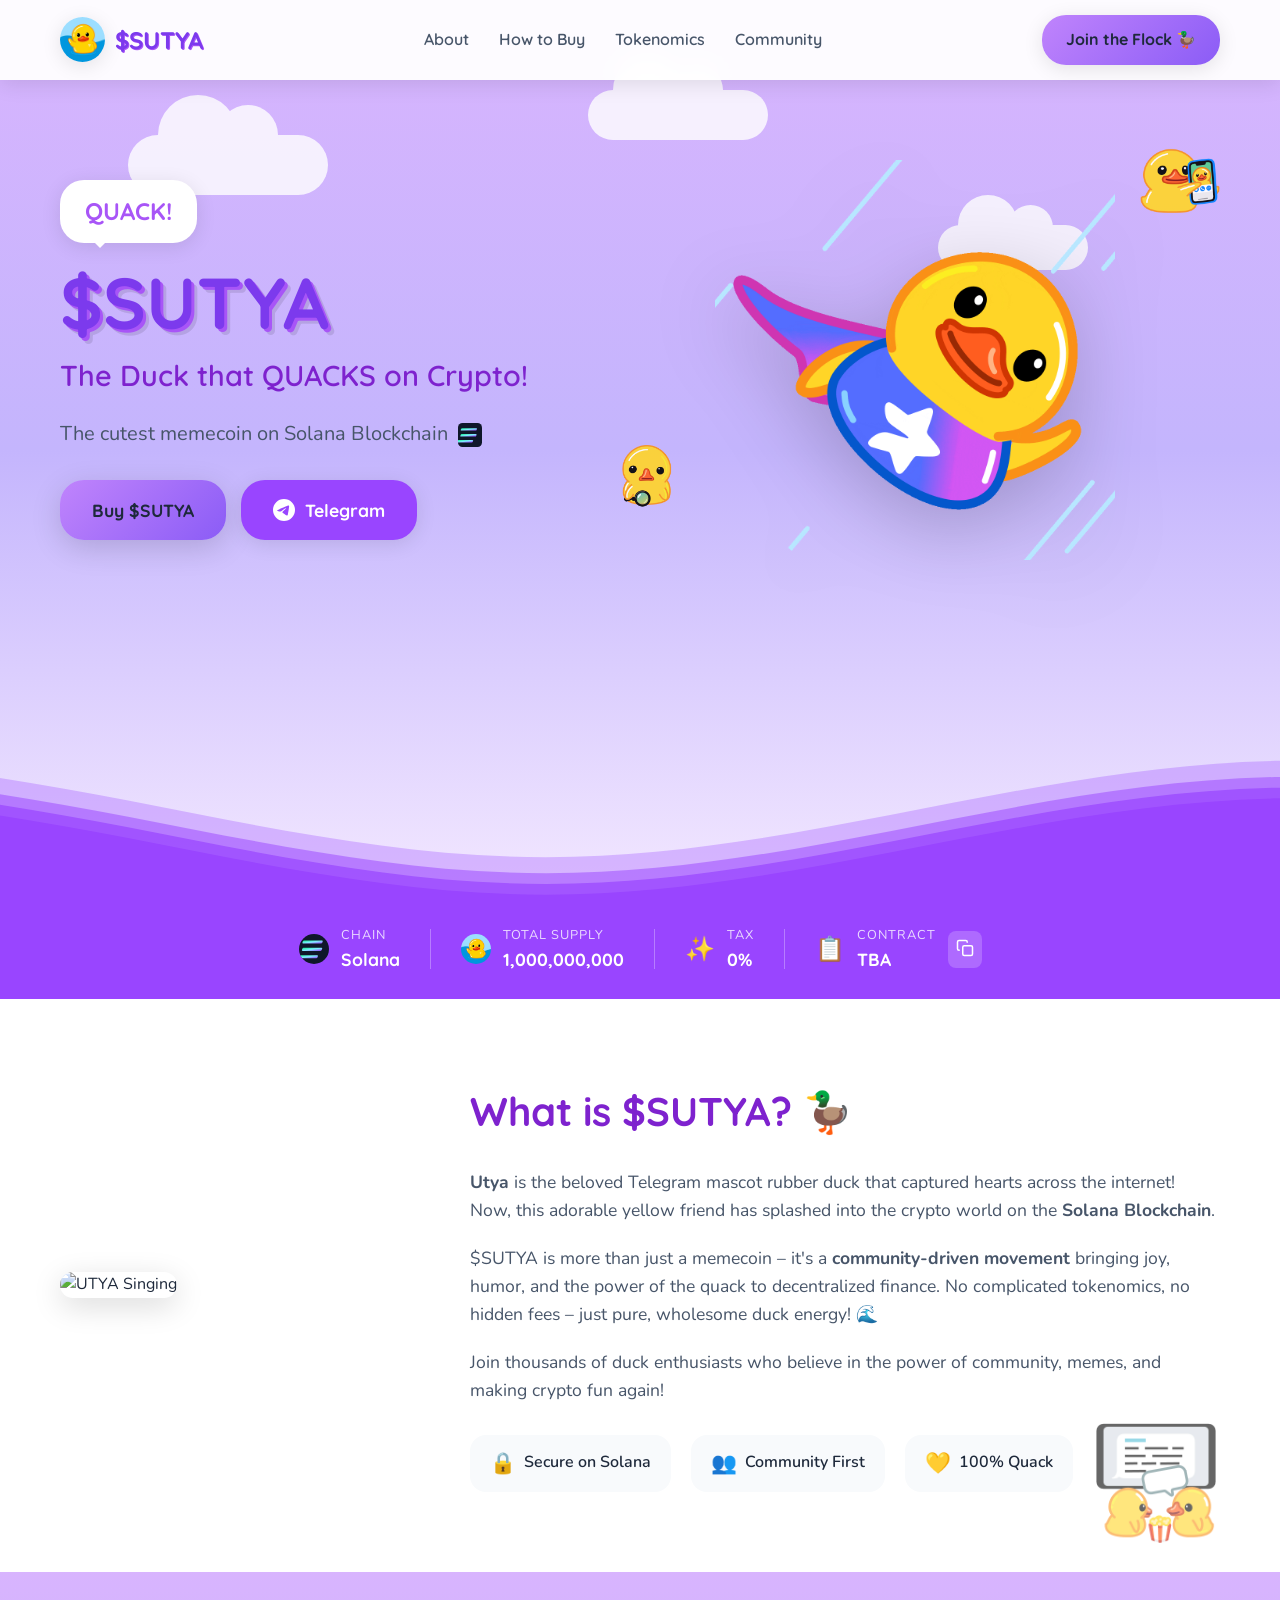
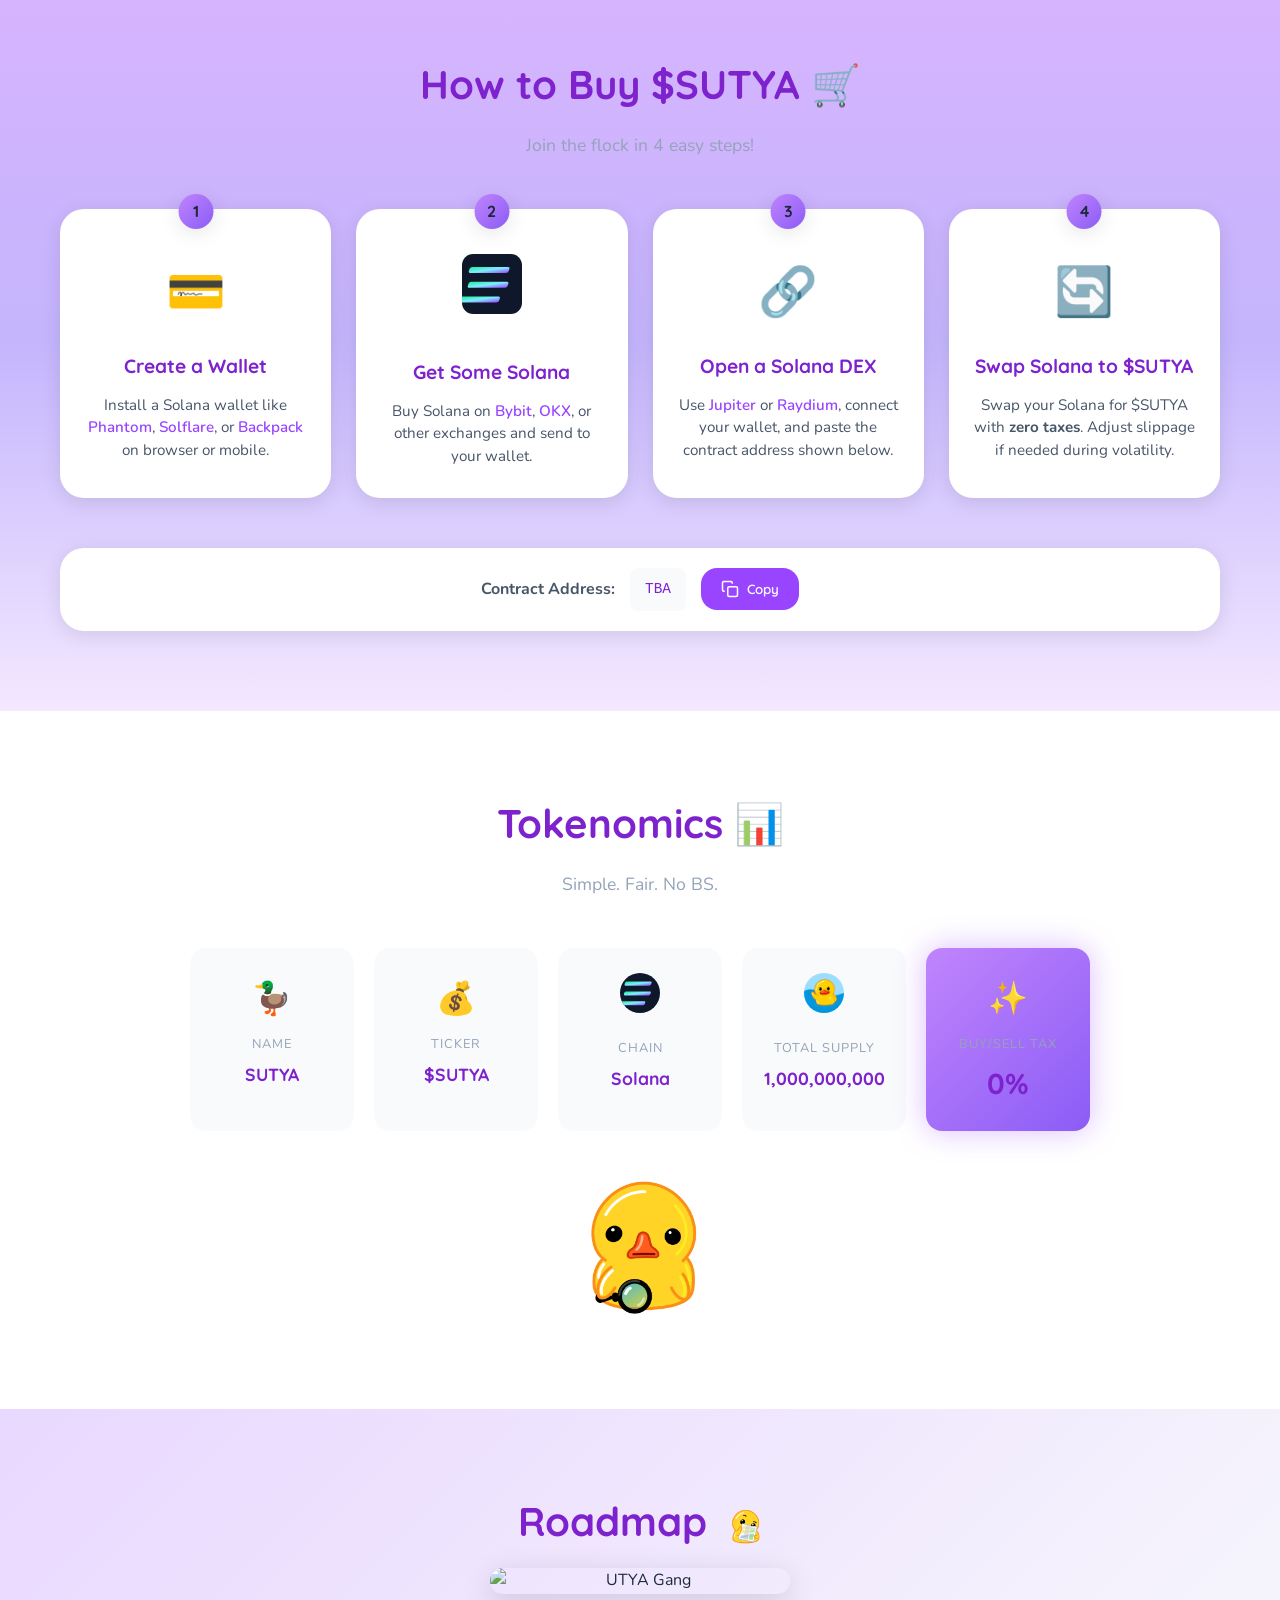
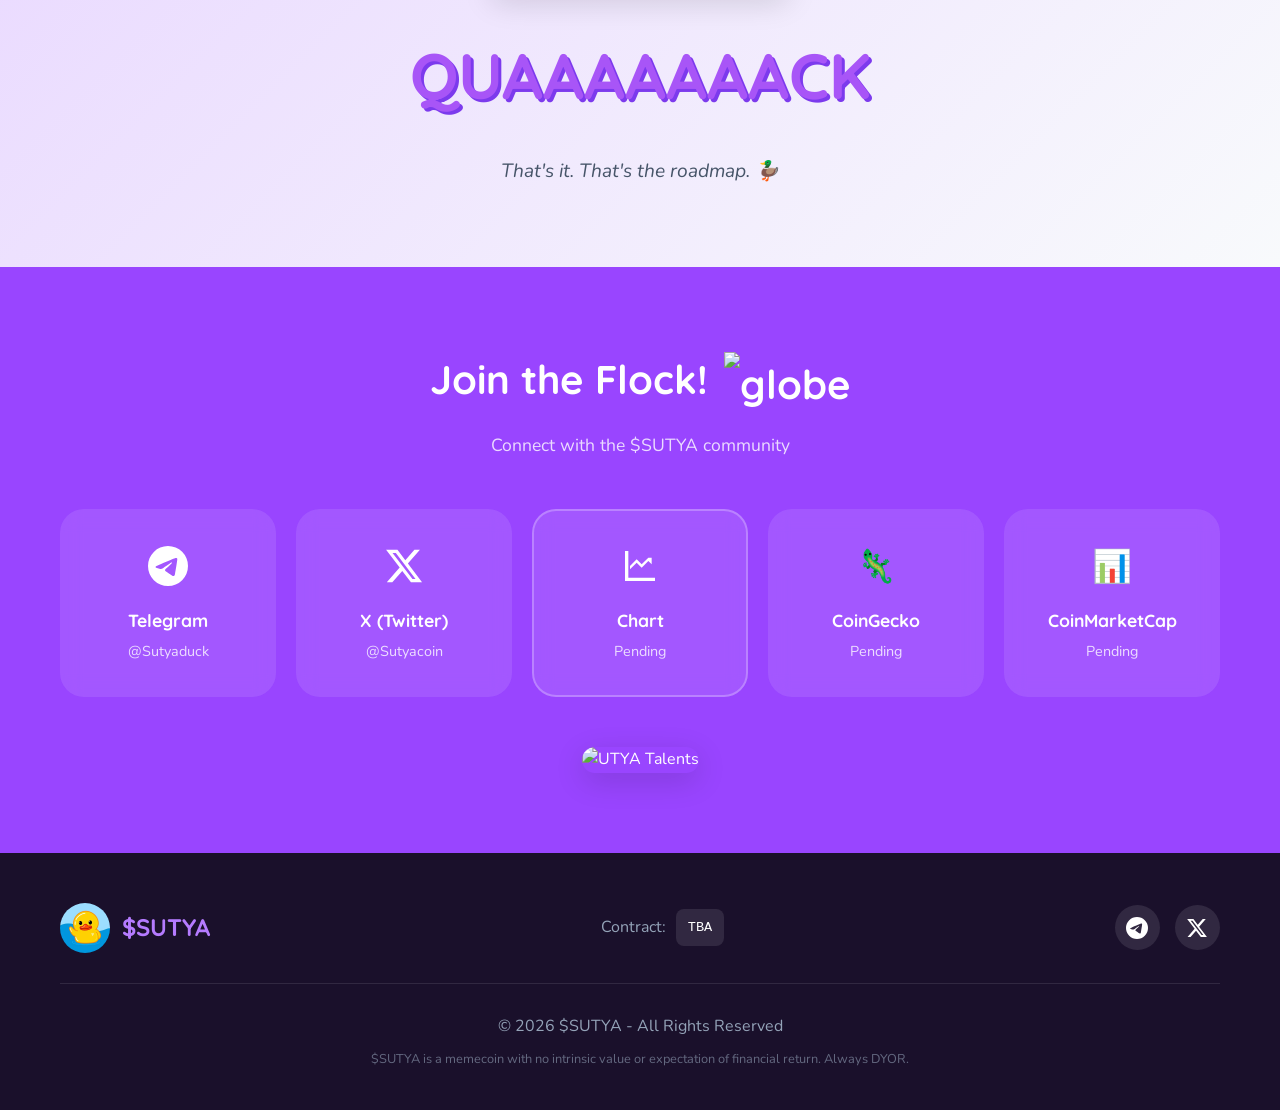
==== commit d47bb5a0: "Prepare placeholder contract and deployment updates" ====
--- a/tonutya.com/index.html
+++ b/tonutya.com/index.html
@@ -62,8 +62,7 @@
                 <p class="hero-description">The cutest memecoin on Solana Blockchain <img
                     src="Images/logo/solana-logo.svg" alt="Solana" class="ton-icon-inline"></p>
                 <div class="hero-buttons">
-                    <a href="https://app.ston.fi/swap?chartVisible=false&ft=Solana&tt=EQBaCgUwOoc6gHCNln_oJzb0mVs79YG7wYoavh-o1ItaneLA"
-                        target="_blank" class="btn btn-primary">Buy $SUTYA</a>
+                    <a href="#" onclick="return false;" aria-disabled="true" class="btn btn-primary">Buy $SUTYA</a>
                     <a href="https://telegram.org/" target="_blank" class="btn btn-secondary">
                         <svg class="telegram-icon" viewBox="0 0 24 24" fill="currentColor">
                             <path
@@ -127,7 +126,7 @@
                 <span class="stat-icon">📋</span>
                 <div class="stat-content">
                     <span class="stat-label">Contract</span>
-                    <span class="stat-value contract-address" id="contractAddress">EQBaCgUw...neLA</span>
+                    <span class="stat-value contract-address" id="contractAddress">TBA</span>
                 </div>
                 <button class="copy-btn" onclick="copyContract()" title="Copy full address">
                     <svg viewBox="0 0 24 24" fill="none" stroke="currentColor" stroke-width="2">
@@ -230,7 +229,7 @@
 
             <div class="contract-box">
                 <span class="contract-label">Contract Address:</span>
-                <code class="contract-full" id="fullContract">EQBaCgUwOoc6gHCNln_oJzb0mVs79YG7wYoavh-o1ItaneLA</code>
+                <code class="contract-full" id="fullContract">TBA</code>
                 <button class="copy-btn-large" onclick="copyContract()">
                     <svg viewBox="0 0 24 24" fill="none" stroke="currentColor" stroke-width="2">
                         <rect x="9" y="9" width="13" height="13" rx="2" ry="2"></rect>
@@ -366,7 +365,7 @@
 
                 <div class="footer-contract">
                     <span>Contract:</span>
-                    <code>EQBaCgUwOoc6gHCNln_oJzb0mVs79YG7wYoavh-o1ItaneLA</code>
+                    <code>TBA</code>
                 </div>
 
                 <div class="footer-socials">
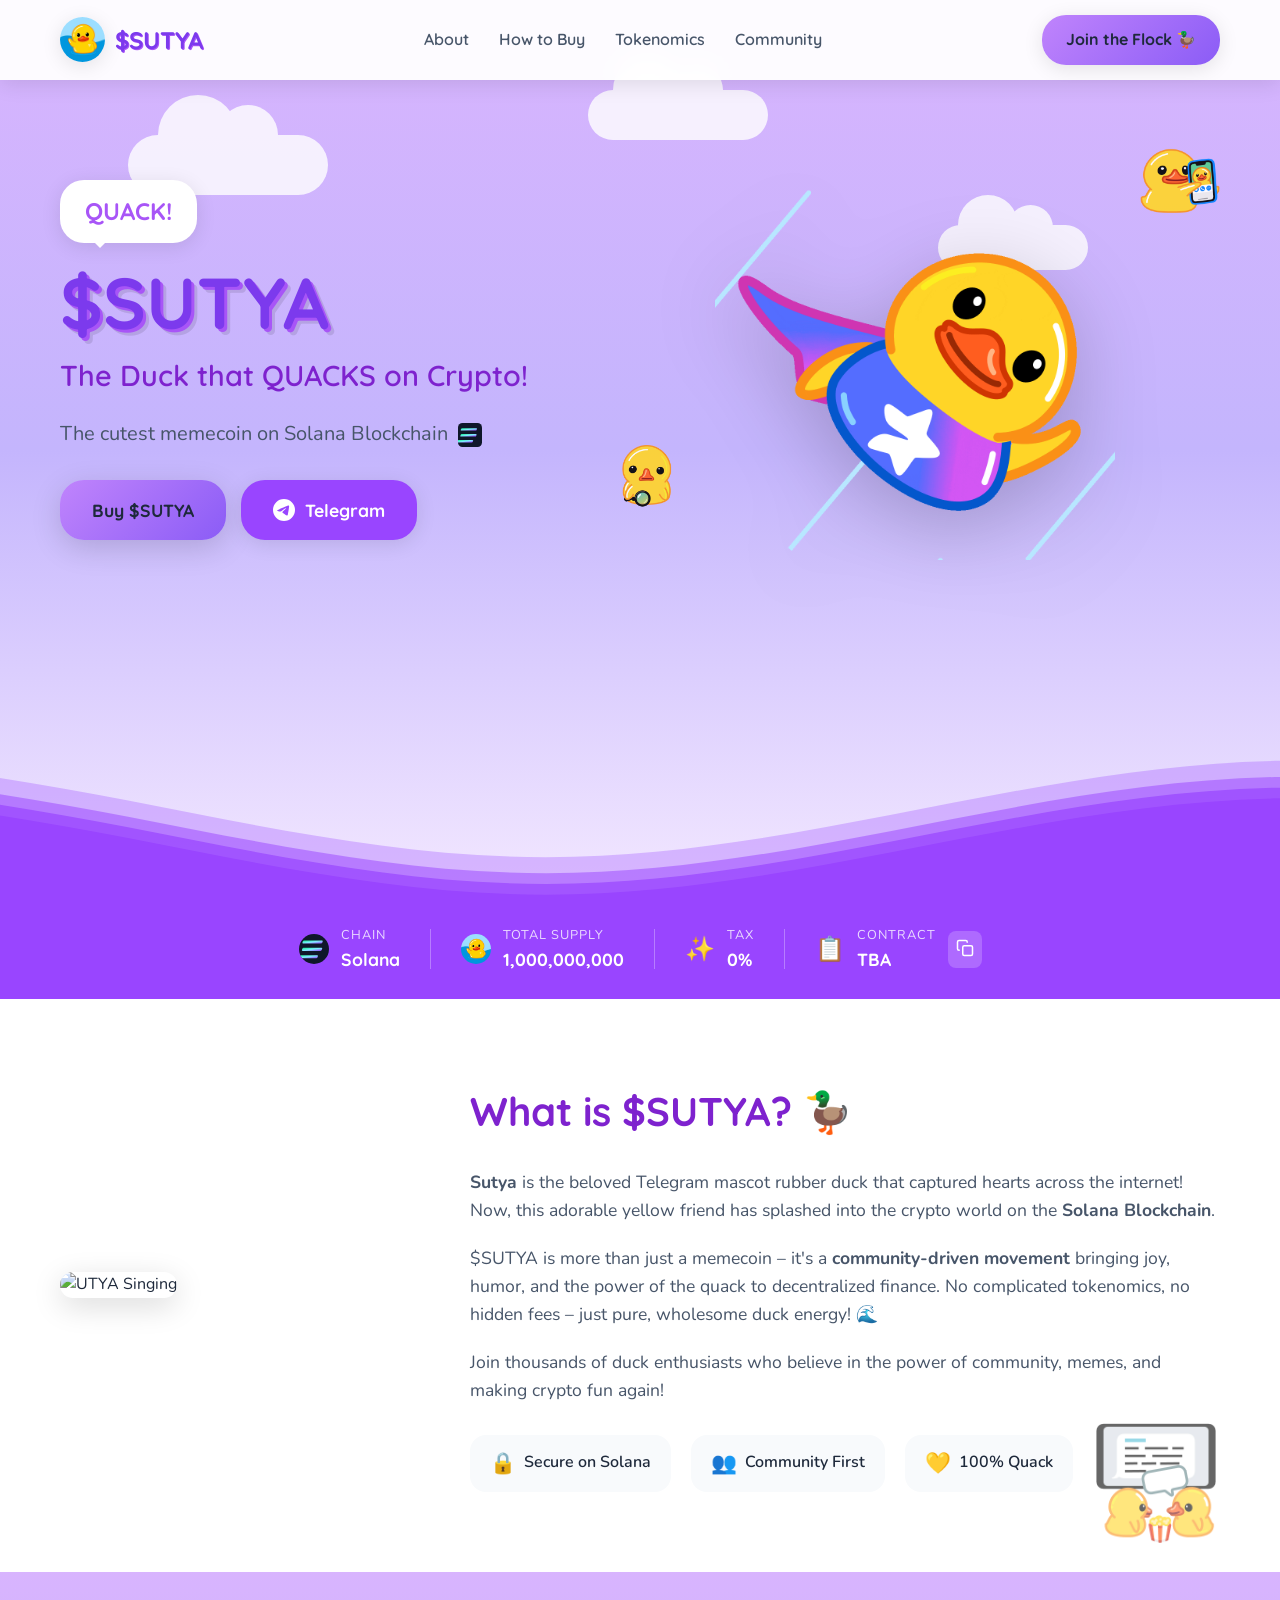
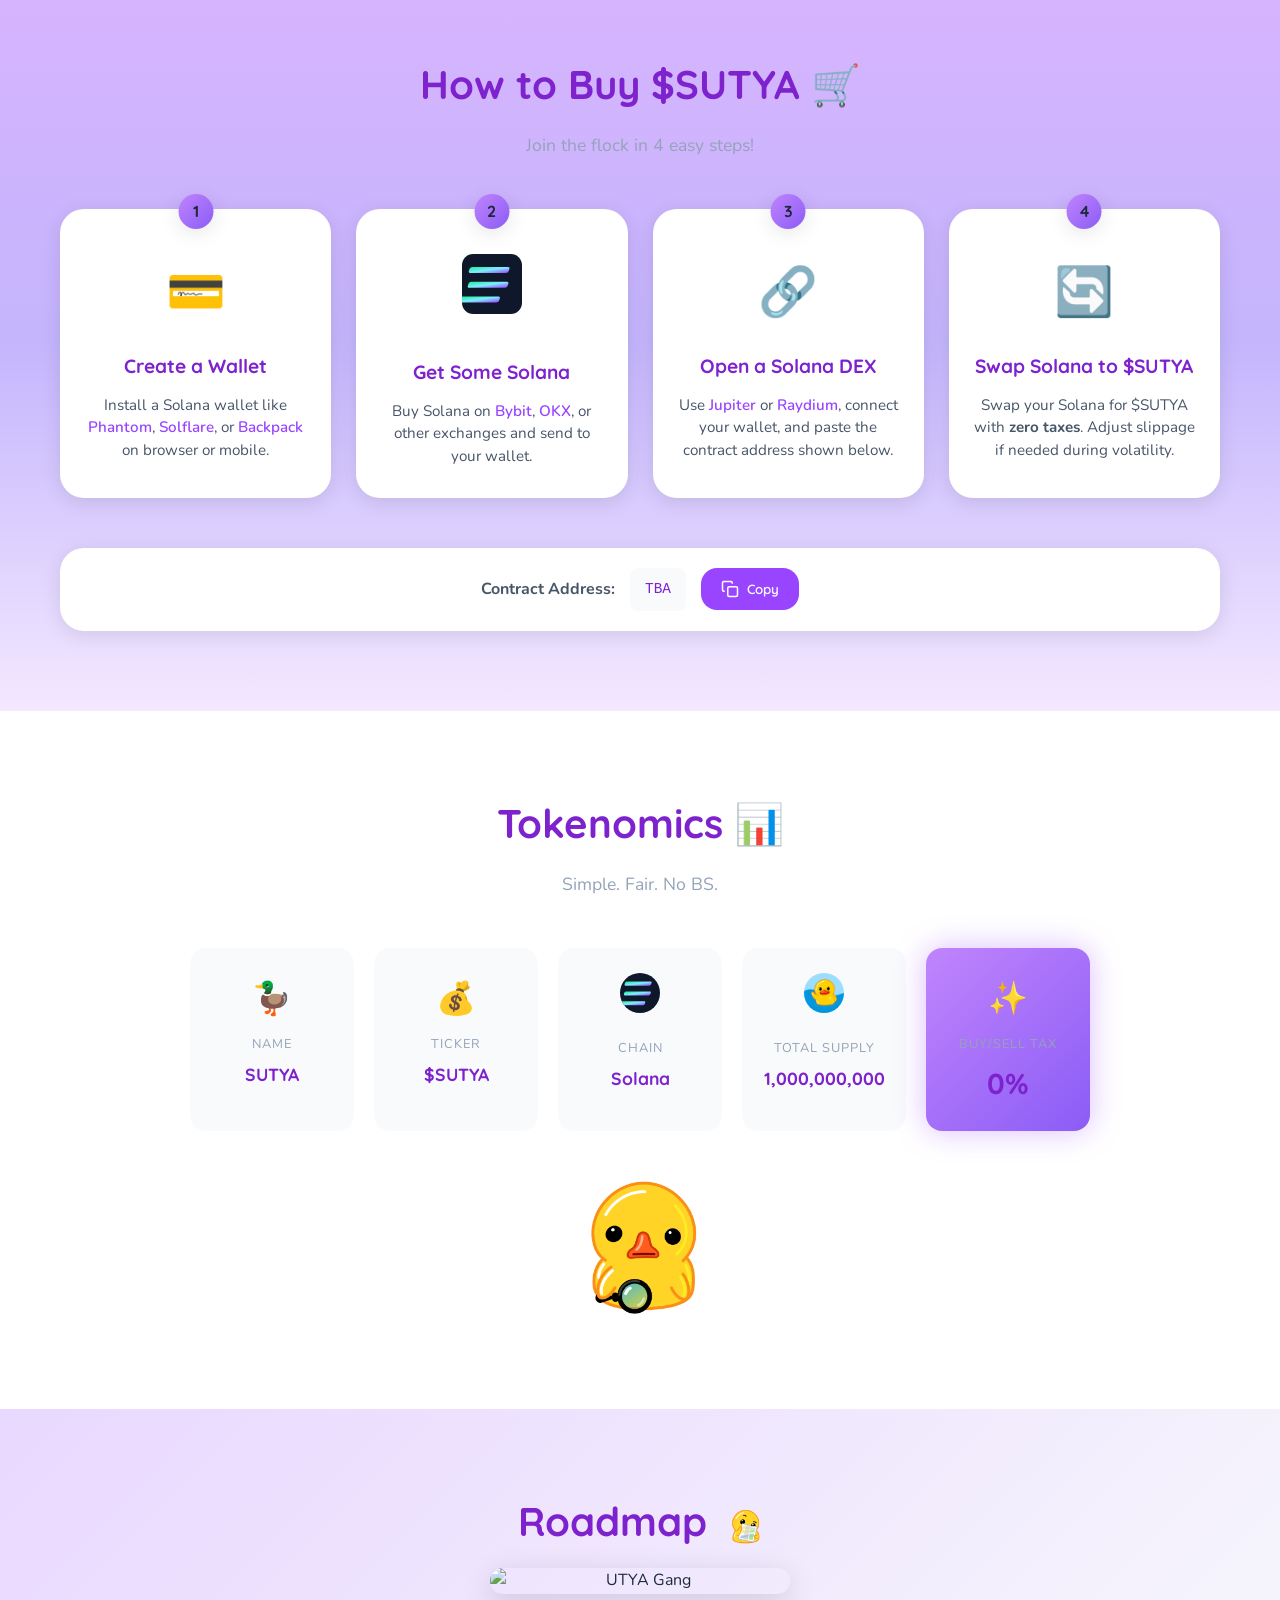
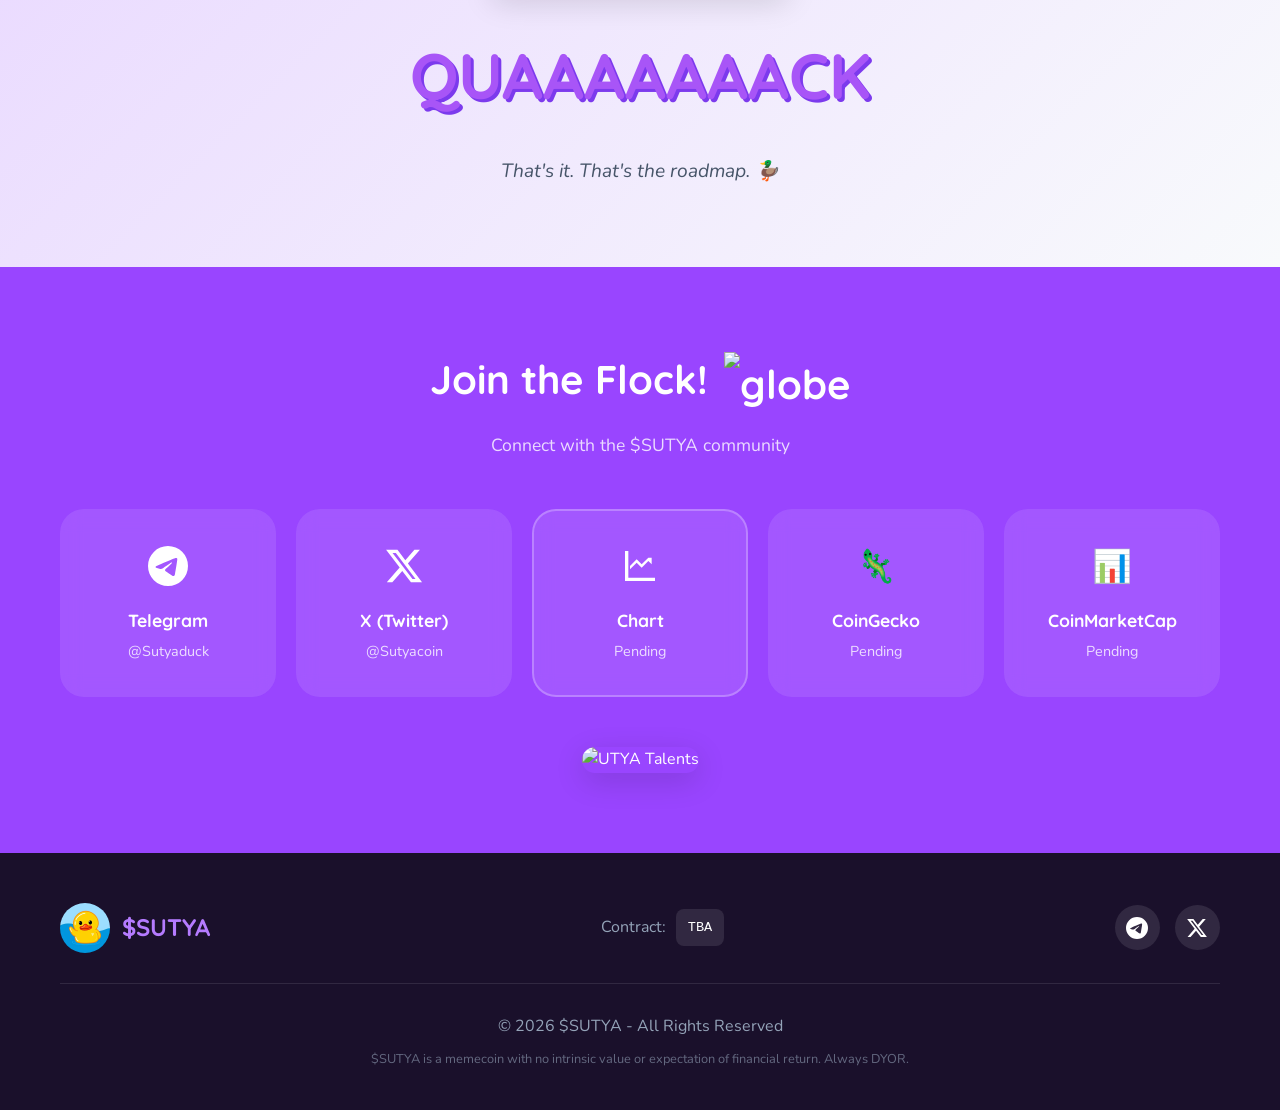
==== commit fbde4649: "Update About paragraph wording" ====
--- a/tonutya.com/index.html
+++ b/tonutya.com/index.html
@@ -148,7 +148,7 @@
                 <div class="about-text">
                     <h2 class="section-title">What is $SUTYA? 🦆</h2>
                     <p>
-                        <strong>Utya</strong> is the beloved Telegram mascot rubber duck that captured hearts across the
+                        <strong>Sutya</strong> is the beloved Telegram mascot rubber duck that captured hearts across the
                         internet!
                         Now, this adorable yellow friend has splashed into the crypto world on the <strong>Solana
                             Blockchain</strong>.
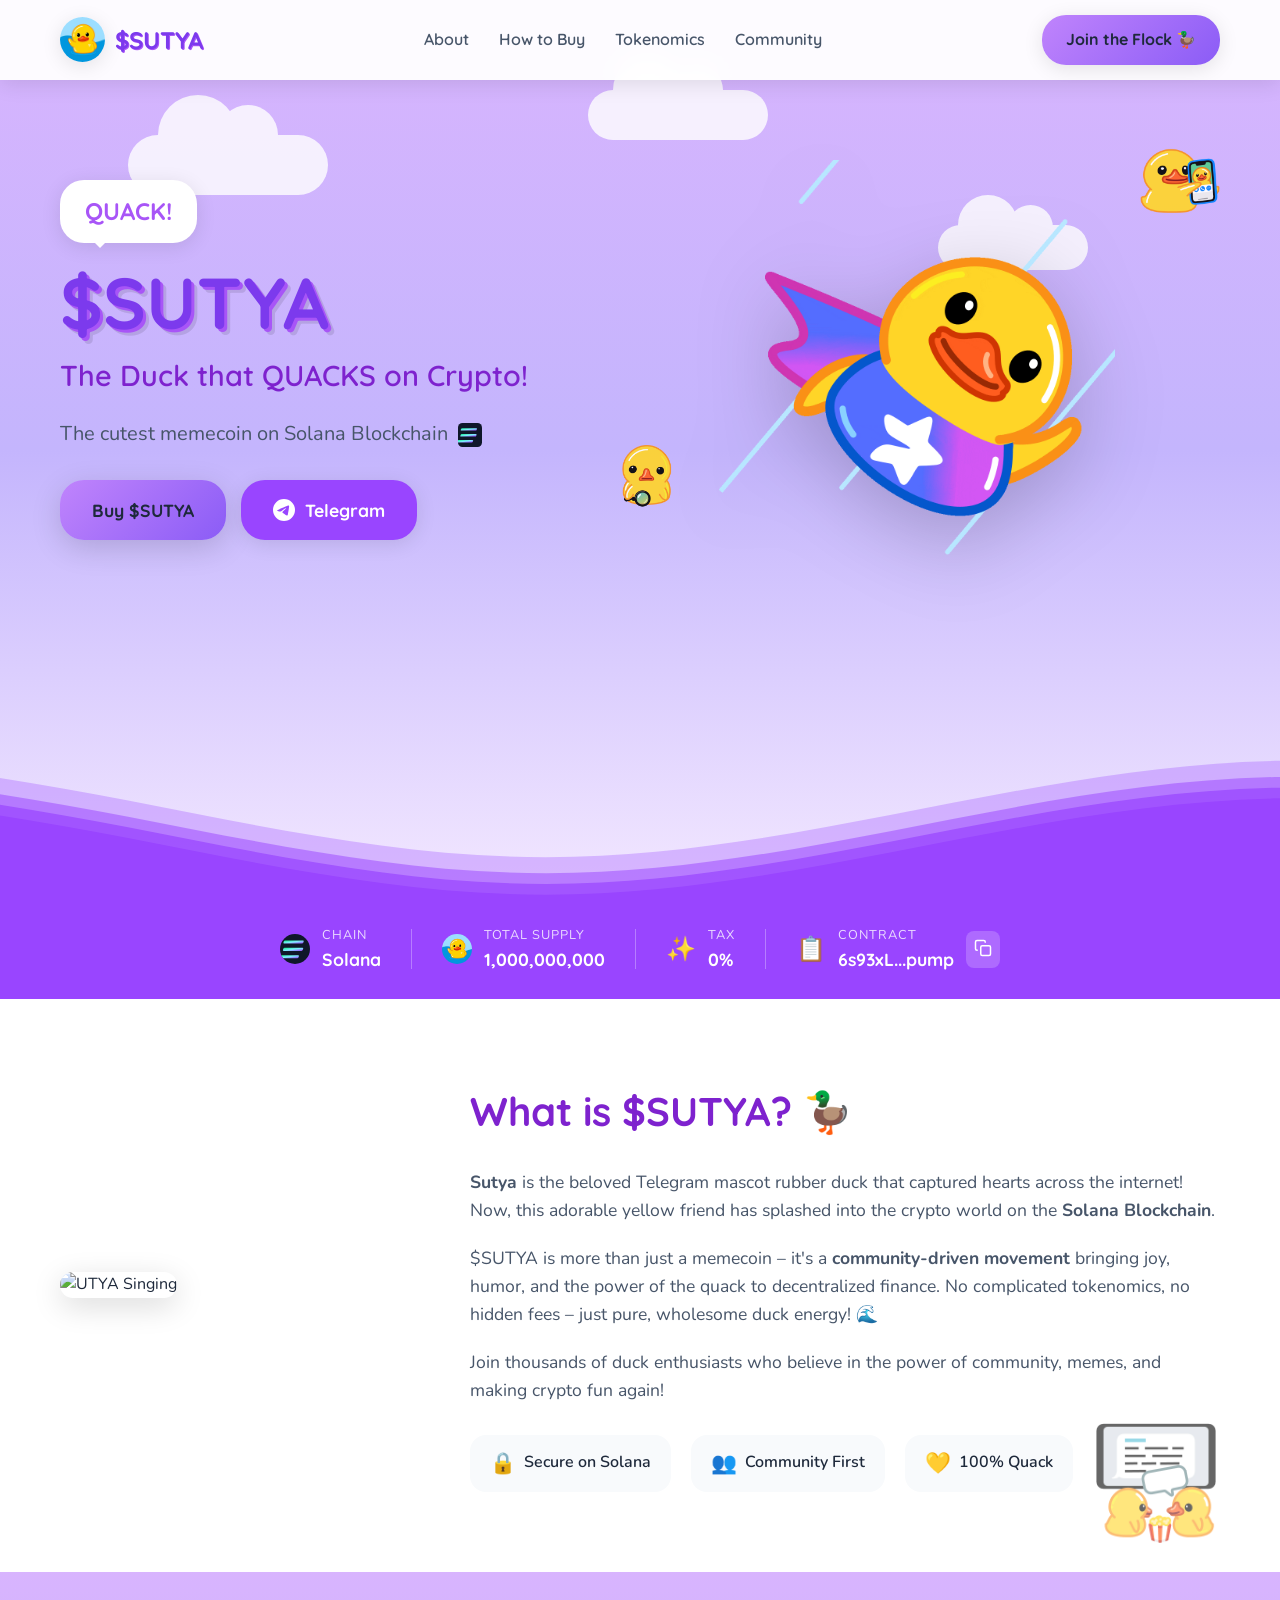
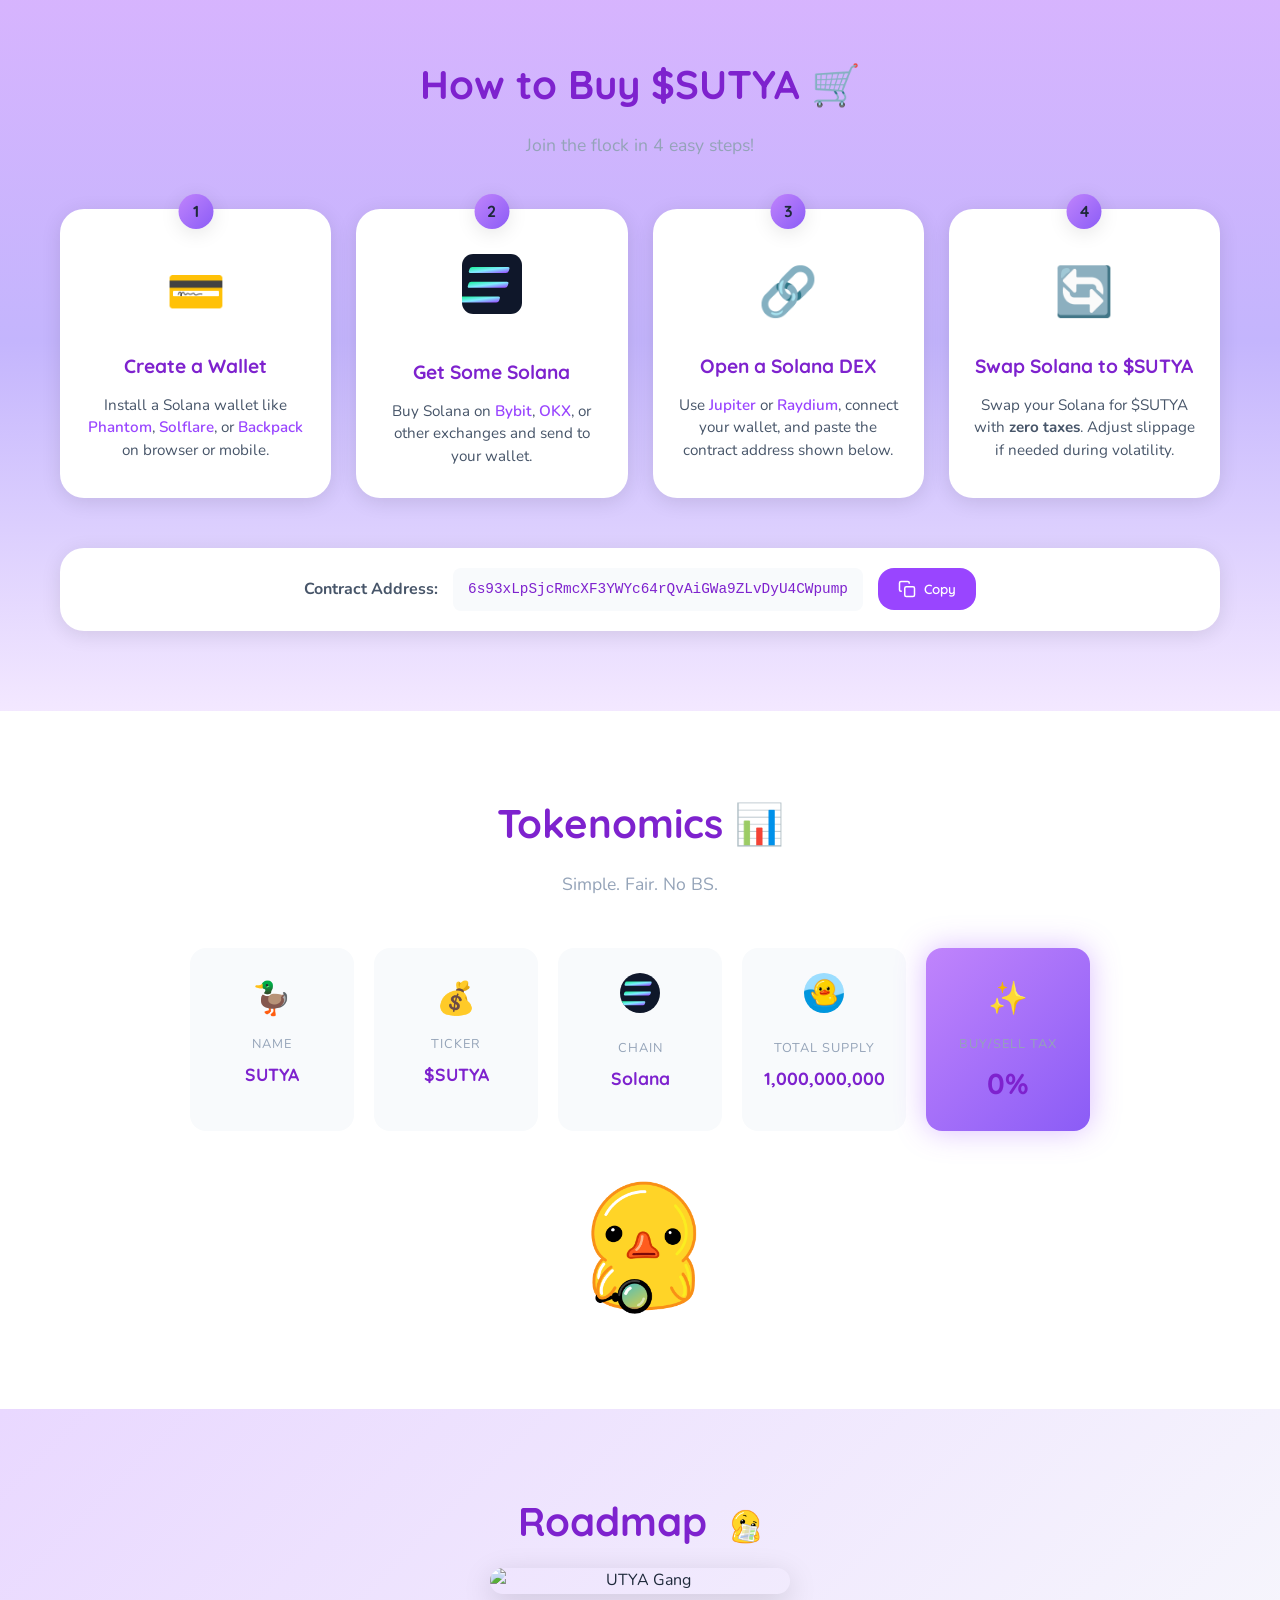
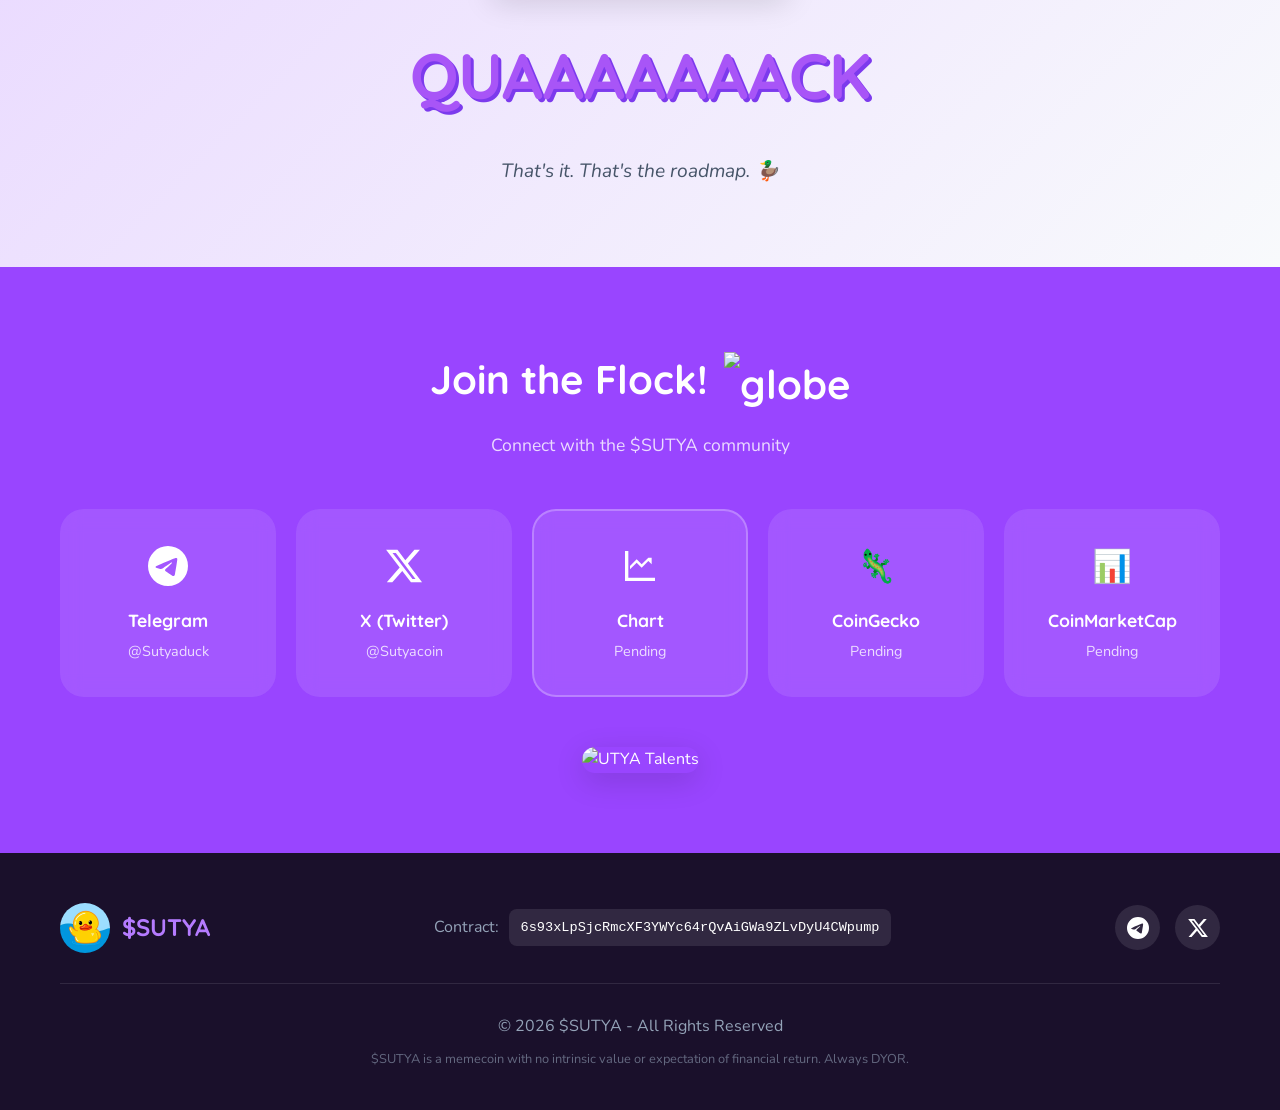
==== commit 3ab34188: "Update contract address across site" ====
--- a/tonutya.com/index.html
+++ b/tonutya.com/index.html
@@ -62,7 +62,8 @@
                 <p class="hero-description">The cutest memecoin on Solana Blockchain <img
                     src="Images/logo/solana-logo.svg" alt="Solana" class="ton-icon-inline"></p>
                 <div class="hero-buttons">
-                    <a href="#" onclick="return false;" aria-disabled="true" class="btn btn-primary">Buy $SUTYA</a>
+                    <a href="https://app.ston.fi/swap?chartVisible=false&ft=Solana&tt=6s93xLpSjcRmcXF3YWYc64rQvAiGWa9ZLvDyU4CWpump"
+                        target="_blank" class="btn btn-primary">Buy $SUTYA</a>
                     <a href="https://telegram.org/" target="_blank" class="btn btn-secondary">
                         <svg class="telegram-icon" viewBox="0 0 24 24" fill="currentColor">
                             <path
@@ -126,7 +127,7 @@
                 <span class="stat-icon">📋</span>
                 <div class="stat-content">
                     <span class="stat-label">Contract</span>
-                    <span class="stat-value contract-address" id="contractAddress">TBA</span>
+                    <span class="stat-value contract-address" id="contractAddress">6s93xL...pump</span>
                 </div>
                 <button class="copy-btn" onclick="copyContract()" title="Copy full address">
                     <svg viewBox="0 0 24 24" fill="none" stroke="currentColor" stroke-width="2">
@@ -229,7 +230,7 @@
 
             <div class="contract-box">
                 <span class="contract-label">Contract Address:</span>
-                <code class="contract-full" id="fullContract">TBA</code>
+                <code class="contract-full" id="fullContract">6s93xLpSjcRmcXF3YWYc64rQvAiGWa9ZLvDyU4CWpump</code>
                 <button class="copy-btn-large" onclick="copyContract()">
                     <svg viewBox="0 0 24 24" fill="none" stroke="currentColor" stroke-width="2">
                         <rect x="9" y="9" width="13" height="13" rx="2" ry="2"></rect>
@@ -365,7 +366,7 @@
 
                 <div class="footer-contract">
                     <span>Contract:</span>
-                    <code>TBA</code>
+                    <code>6s93xLpSjcRmcXF3YWYc64rQvAiGWa9ZLvDyU4CWpump</code>
                 </div>
 
                 <div class="footer-socials">
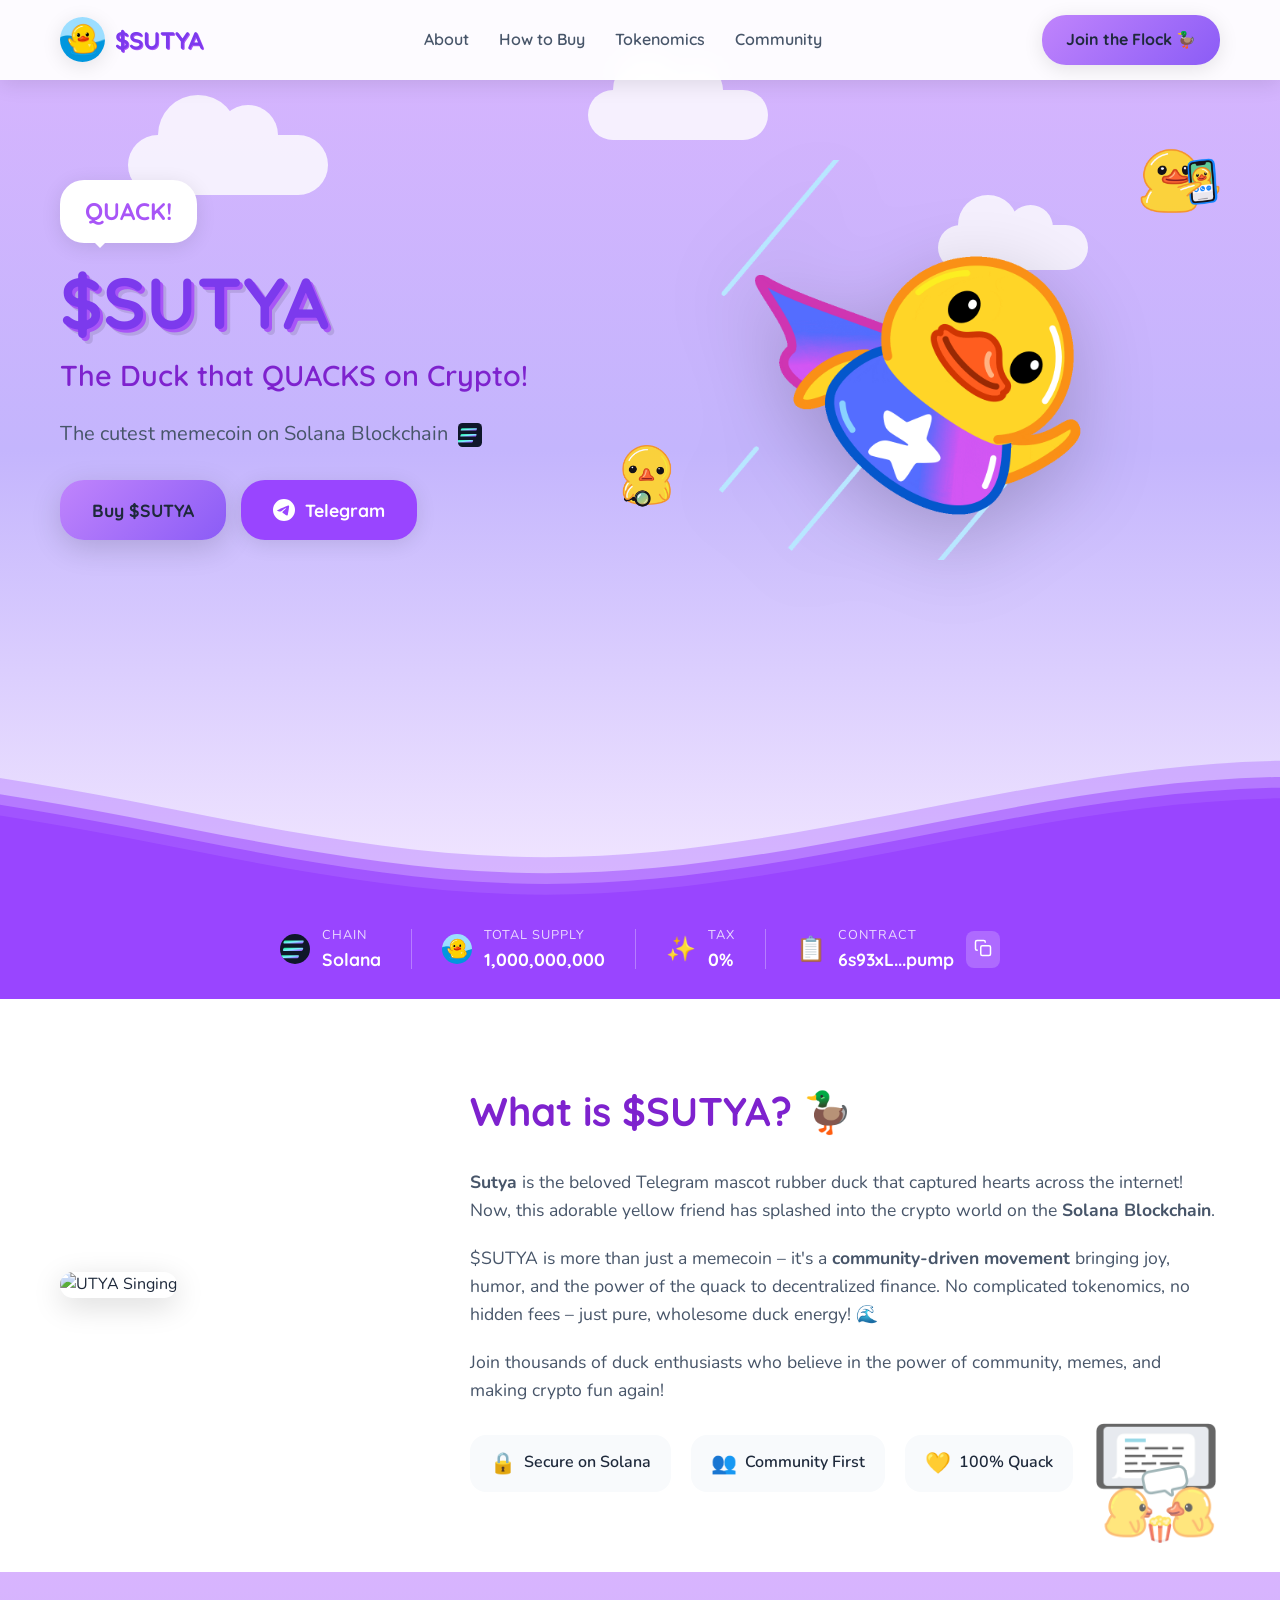
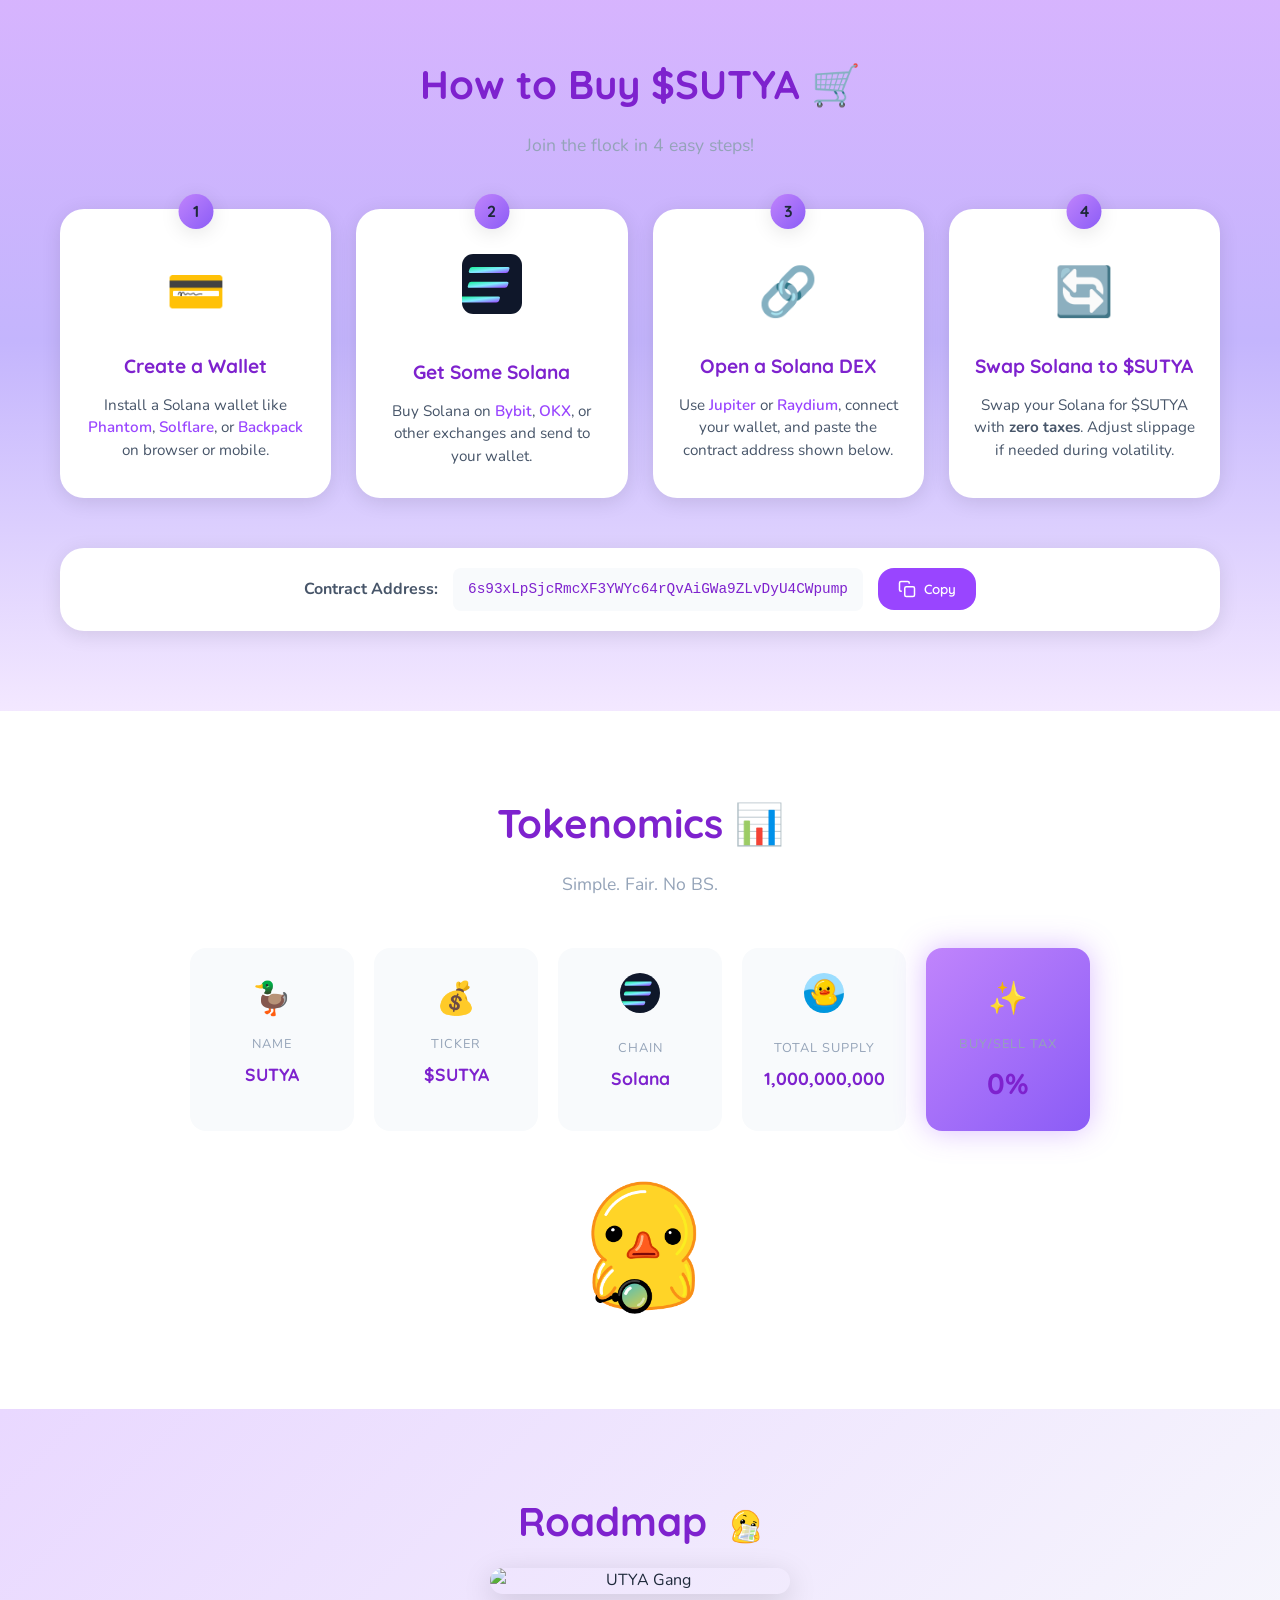
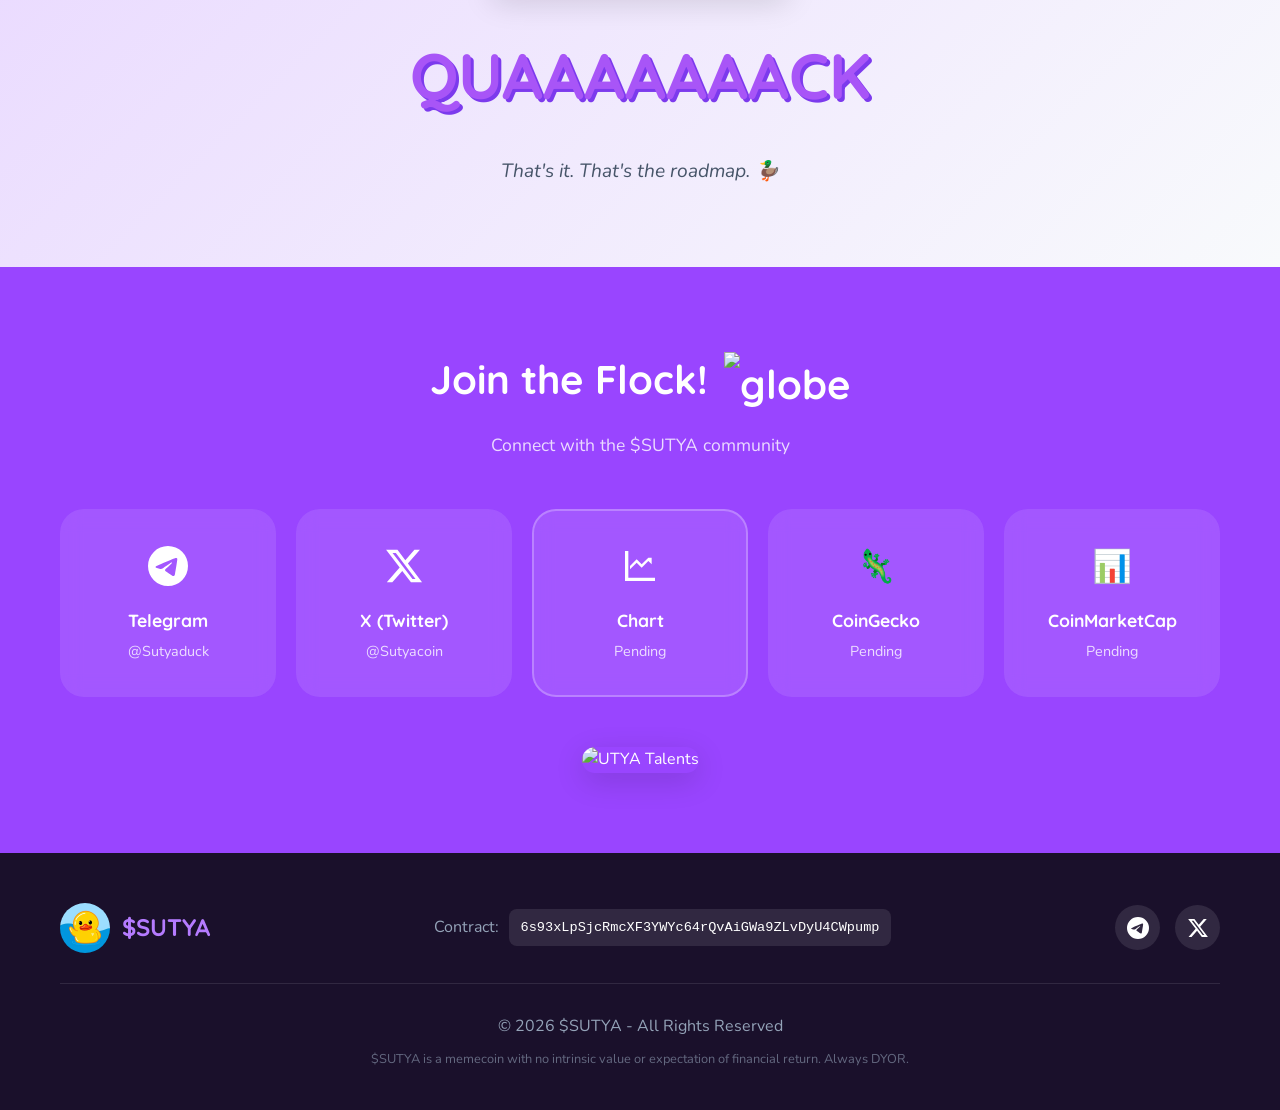
==== commit 21b0782a: "Update Telegram links to official invite" ====
--- a/tonutya.com/index.html
+++ b/tonutya.com/index.html
@@ -36,7 +36,7 @@
                 <li><a href="index.html#tokenomics">Tokenomics</a></li>
                 <li><a href="index.html#community">Community</a></li>
             </ul>
-            <a href="https://telegram.org/" target="_blank" class="nav-cta">Join the Flock 🦆</a>
+            <a href="https://t.me/+bTktDDCjqEdlNjg0" target="_blank" class="nav-cta">Join the Flock 🦆</a>
             <button class="mobile-menu-btn" aria-label="Toggle menu">
                 <span></span>
                 <span></span>
@@ -64,7 +64,7 @@
                 <div class="hero-buttons">
                     <a href="https://app.ston.fi/swap?chartVisible=false&ft=Solana&tt=6s93xLpSjcRmcXF3YWYc64rQvAiGWa9ZLvDyU4CWpump"
                         target="_blank" class="btn btn-primary">Buy $SUTYA</a>
-                    <a href="https://telegram.org/" target="_blank" class="btn btn-secondary">
+                    <a href="https://t.me/+bTktDDCjqEdlNjg0" target="_blank" class="btn btn-secondary">
                         <svg class="telegram-icon" viewBox="0 0 24 24" fill="currentColor">
                             <path
                                 d="M11.944 0A12 12 0 0 0 0 12a12 12 0 0 0 12 12 12 12 0 0 0 12-12A12 12 0 0 0 12 0a12 12 0 0 0-.056 0zm4.962 7.224c.1-.002.321.023.465.14a.506.506 0 0 1 .171.325c.016.093.036.306.02.472-.18 1.898-.962 6.502-1.36 8.627-.168.9-.499 1.201-.82 1.23-.696.065-1.225-.46-1.9-.902-1.056-.693-1.653-1.124-2.678-1.8-1.185-.78-.417-1.21.258-1.91.177-.184 3.247-2.977 3.307-3.23.007-.032.014-.15-.056-.212s-.174-.041-.249-.024c-.106.024-1.793 1.14-5.061 3.345-.48.33-.913.49-1.302.48-.428-.008-1.252-.241-1.865-.44-.752-.245-1.349-.374-1.297-.789.027-.216.325-.437.893-.663 3.498-1.524 5.83-2.529 6.998-3.014 3.332-1.386 4.025-1.627 4.476-1.635z" />
@@ -304,7 +304,7 @@
             <p class="section-subtitle">Connect with the $SUTYA community</p>
 
             <div class="community-grid">
-                <a href="https://telegram.org/" target="_blank" class="social-card telegram">
+                <a href="https://t.me/+bTktDDCjqEdlNjg0" target="_blank" class="social-card telegram">
                     <div class="social-icon">
                         <svg viewBox="0 0 24 24" fill="currentColor">
                             <path
@@ -370,7 +370,7 @@
                 </div>
 
                 <div class="footer-socials">
-                    <a href="https://telegram.org/" target="_blank" aria-label="Telegram">
+                    <a href="https://t.me/+bTktDDCjqEdlNjg0" target="_blank" aria-label="Telegram">
                         <svg viewBox="0 0 24 24" fill="currentColor">
                             <path
                                 d="M11.944 0A12 12 0 0 0 0 12a12 12 0 0 0 12 12 12 12 0 0 0 12-12A12 12 0 0 0 12 0a12 12 0 0 0-.056 0zm4.962 7.224c.1-.002.321.023.465.14a.506.506 0 0 1 .171.325c.016.093.036.306.02.472-.18 1.898-.962 6.502-1.36 8.627-.168.9-.499 1.201-.82 1.23-.696.065-1.225-.46-1.9-.902-1.056-.693-1.653-1.124-2.678-1.8-1.185-.78-.417-1.21.258-1.91.177-.184 3.247-2.977 3.307-3.23.007-.032.014-.15-.056-.212s-.174-.041-.249-.024c-.106.024-1.793 1.14-5.061 3.345-.48.33-.913.49-1.302.48-.428-.008-1.252-.241-1.865-.44-.752-.245-1.349-.374-1.297-.789.027-.216.325-.437.893-.663 3.498-1.524 5.83-2.529 6.998-3.014 3.332-1.386 4.025-1.627 4.476-1.635z" />
